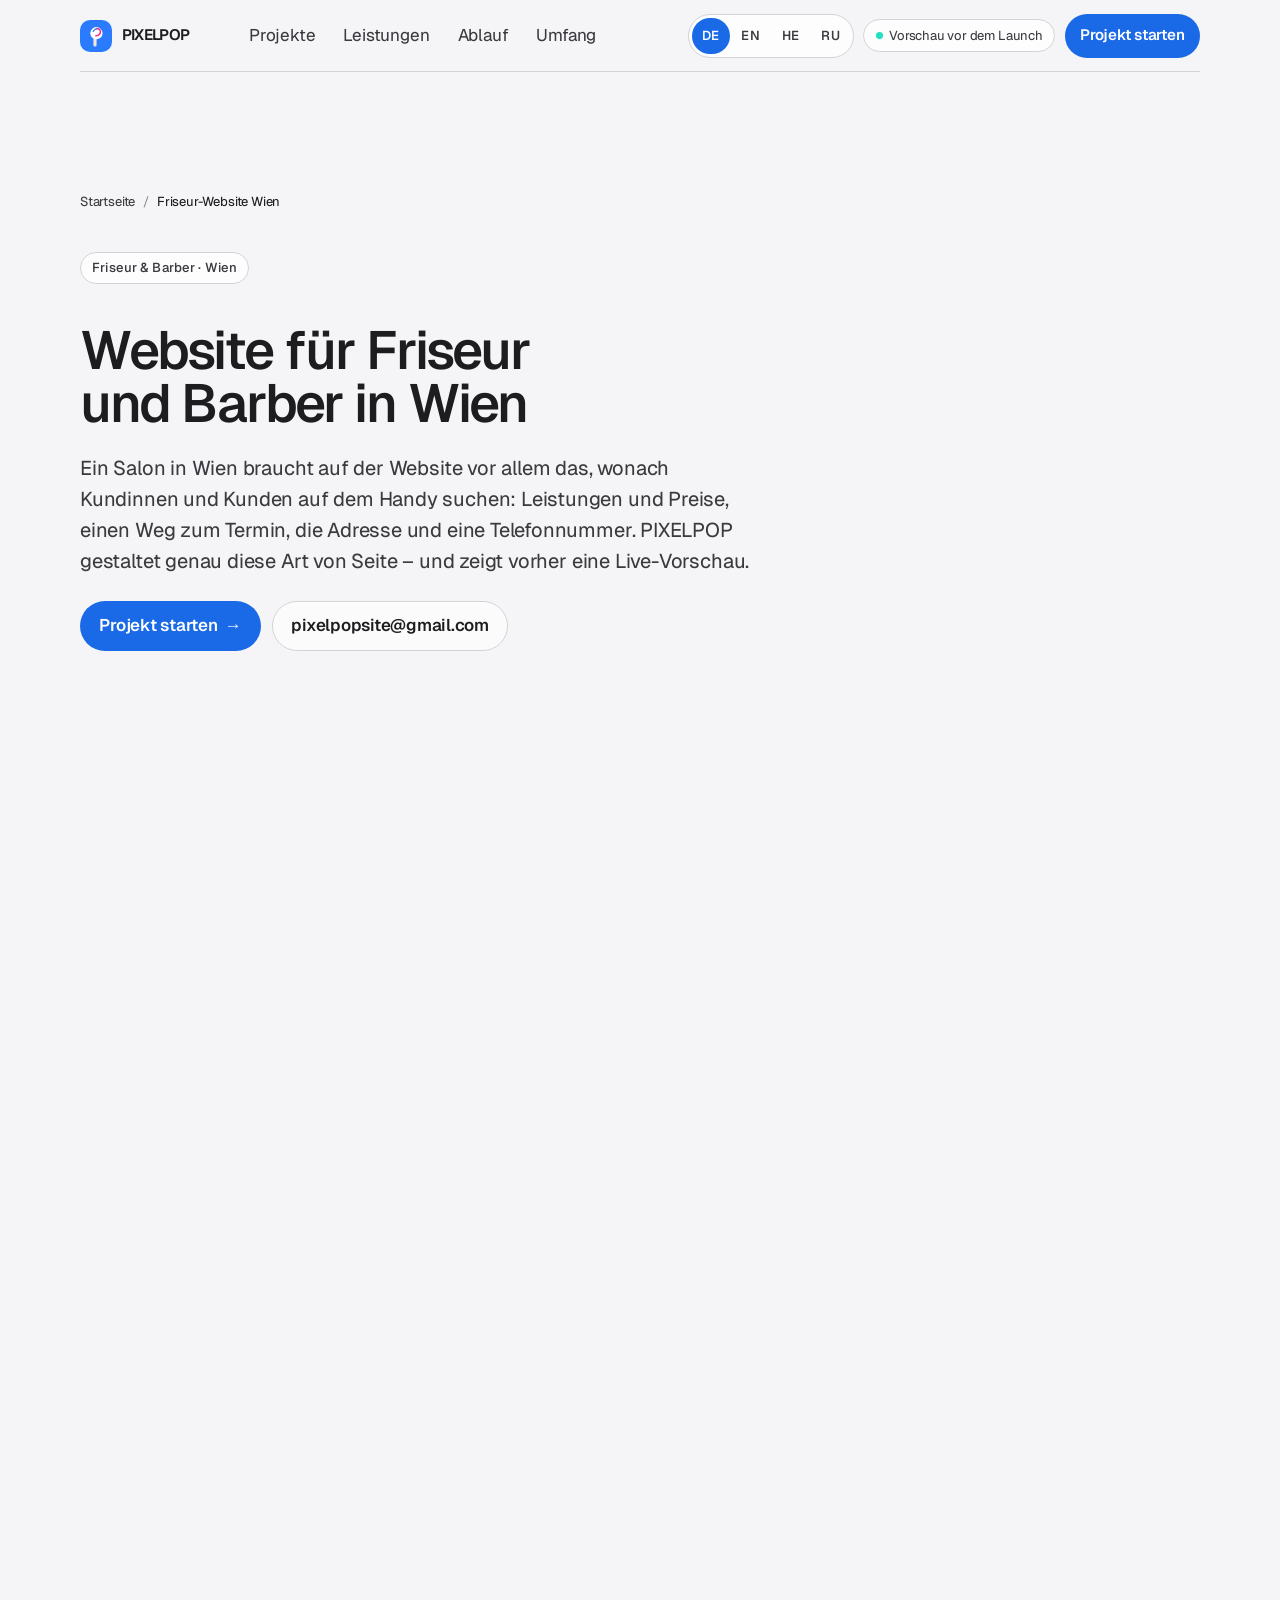
==== friseur-website-wien/index.html @ cfa0dda3 "PIXELPOP: SEO landing pages, sitemap hreflang, and Search Console prep Seven dedicated pages for hig" ====
<!doctype html>
<html lang="de" class="no-js">
<head>
  <meta charset="utf-8">
  <meta http-equiv="Content-Security-Policy" content="default-src 'self'; base-uri 'self'; object-src 'none'; script-src 'self'; style-src 'self'; img-src 'self' data:; font-src 'self'; media-src 'self'; connect-src 'none'; form-action 'self' mailto:; frame-src 'none'; worker-src 'none'; upgrade-insecure-requests">
  <meta name="referrer" content="strict-origin-when-cross-origin">
  <meta name="viewport" content="width=device-width, initial-scale=1, viewport-fit=cover">
  <script src="../assets/i18n/i18n.js?v=20261119-seo" data-page="friseur-website-wien" data-src-lang="de"></script>
  <title>Friseur-Website Wien | PIXELPOP</title>
  <meta name="description" content="Website für Friseur und Barber in Wien: PIXELPOP gestaltet eine mobilfreundliche Seite mit Preisliste, Buchung, Karten und Anruf per Tipp – plus Live-Vorschau vor dem Launch.">
  <meta name="color-scheme" content="light dark">
  <meta name="theme-color" media="(prefers-color-scheme: light)" content="#f5f5f7">
  <meta name="theme-color" media="(prefers-color-scheme: dark)" content="#050507">
  <link rel="canonical" href="https://amireven-crypto.github.io/site-drop/friseur-website-wien/">
  <link rel="alternate" hreflang="de" href="https://amireven-crypto.github.io/site-drop/friseur-website-wien/">
  <link rel="alternate" hreflang="en" href="https://amireven-crypto.github.io/site-drop/friseur-website-wien/?lang=en">
  <link rel="alternate" hreflang="he" href="https://amireven-crypto.github.io/site-drop/friseur-website-wien/?lang=he">
  <link rel="alternate" hreflang="ru" href="https://amireven-crypto.github.io/site-drop/friseur-website-wien/?lang=ru">
  <link rel="alternate" hreflang="x-default" href="https://amireven-crypto.github.io/site-drop/friseur-website-wien/">
  <meta property="og:type" content="website">
  <meta property="og:locale" content="de_AT">
  <meta property="og:locale:alternate" content="en_US">
  <meta property="og:locale:alternate" content="he_IL">
  <meta property="og:locale:alternate" content="ru_RU">
  <meta property="og:site_name" content="PIXELPOP">
  <meta property="og:title" content="Friseur-Website Wien | PIXELPOP">
  <meta property="og:description" content="Website für Friseur und Barber in Wien: PIXELPOP gestaltet eine mobilfreundliche Seite mit Preisliste, Buchung, Karten und Anruf per Tipp – plus Live-Vorschau vor dem Launch.">
  <meta property="og:url" content="https://amireven-crypto.github.io/site-drop/friseur-website-wien/">
  <meta property="og:image" content="https://amireven-crypto.github.io/site-drop/assets/brand/og-image.png?v=20261113">
  <meta property="og:image:width" content="1200">
  <meta property="og:image:height" content="630">
  <meta property="og:image:alt" content="PIXELPOP — lollipop wordmark and a glass droplet with a tiny website inside">
  <meta name="twitter:card" content="summary_large_image">
  <meta name="twitter:title" content="Friseur-Website Wien | PIXELPOP">
  <meta name="twitter:description" content="Friseur-Website Wien von PIXELPOP: Preisliste, Buchung, Karten und eine Vorschau vor dem Launch.">
  <meta name="twitter:image" content="https://amireven-crypto.github.io/site-drop/assets/brand/og-image.png?v=20261113">
  <meta name="twitter:image:alt" content="PIXELPOP — lollipop wordmark and a glass droplet with a tiny website inside">
  <link rel="icon" href="../favicon.ico" sizes="48x48">
  <link rel="icon" href="../assets/brand/favicon.svg?ver=20261113-qa" type="image/svg+xml">
  <link rel="icon" href="../assets/brand/favicon-32.png?ver=20261113-qa" sizes="32x32" type="image/png">
  <link rel="apple-touch-icon" href="../assets/brand/apple-touch-icon.png?ver=20261113-qa">
  <link rel="preload" href="../assets/fonts/geist-latin.woff2" as="font" type="font/woff2" crossorigin>
  <link rel="preload" href="../assets/fonts/instrument-serif-italic.woff2" as="font" type="font/woff2" crossorigin>
  <link rel="stylesheet" href="../assets/css/tokens.css?v=20261119-seo">
  <link rel="stylesheet" href="../assets/css/site.css?v=20261119-seo">
  <link rel="stylesheet" href="../assets/css/landing.css?v=20261119-seo">
  <script src="../assets/js/boot.js?v=20261119-seo"></script>
  <script type="application/ld+json">
{
  "@context": "https://schema.org",
  "@graph": [
    {
      "@type": "ProfessionalService",
      "@id": "https://amireven-crypto.github.io/site-drop/#studio",
      "name": "PIXELPOP",
      "url": "https://amireven-crypto.github.io/site-drop/",
      "email": "pixelpopsite@gmail.com",
      "image": "https://amireven-crypto.github.io/site-drop/assets/brand/og-image.png",
      "logo": "https://amireven-crypto.github.io/site-drop/assets/brand/pixelpop-wordmark-on-light.svg",
      "description": "PIXELPOP designs and builds modern, mobile-friendly websites for businesses in Vienna: new sites, redesigns and online stores, with booking, maps and tap-to-call where needed.",
      "areaServed": [
        {
          "@type": "City",
          "name": "Vienna"
        },
        {
          "@type": "Country",
          "name": "Austria"
        }
      ],
      "knowsLanguage": [
        "en",
        "de",
        "he",
        "ru"
      ],
      "serviceType": [
        "Web design",
        "Website redesign",
        "Online store design"
      ]
    },
    {
      "@type": "Service",
      "name": "Friseur-Website Wien",
      "url": "https://amireven-crypto.github.io/site-drop/friseur-website-wien/",
      "provider": {
        "@id": "https://amireven-crypto.github.io/site-drop/#studio"
      },
      "areaServed": [
        {
          "@type": "City",
          "name": "Vienna"
        },
        {
          "@type": "Country",
          "name": "Austria"
        }
      ],
      "inLanguage": [
        "de",
        "en",
        "he",
        "ru"
      ]
    },
    {
      "@type": "BreadcrumbList",
      "itemListElement": [
        {
          "@type": "ListItem",
          "position": 1,
          "name": "PIXELPOP",
          "item": "https://amireven-crypto.github.io/site-drop/"
        },
        {
          "@type": "ListItem",
          "position": 2,
          "name": "Friseur-Website Wien",
          "item": "https://amireven-crypto.github.io/site-drop/friseur-website-wien/"
        }
      ]
    },
    {
      "@type": "WebPage",
      "@id": "https://amireven-crypto.github.io/site-drop/friseur-website-wien/",
      "url": "https://amireven-crypto.github.io/site-drop/friseur-website-wien/",
      "name": "Friseur-Website Wien | PIXELPOP",
      "description": "Website für Friseur und Barber in Wien: PIXELPOP gestaltet eine mobilfreundliche Seite mit Preisliste, Buchung, Karten und Anruf per Tipp – plus Live-Vorschau vor dem Launch.",
      "inLanguage": "de",
      "isPartOf": {
        "@type": "WebSite",
        "name": "PIXELPOP",
        "url": "https://amireven-crypto.github.io/site-drop/"
      },
      "about": {
        "@id": "https://amireven-crypto.github.io/site-drop/#studio"
      }
    }
  ]
}
  </script>
</head>
<body class="landing">
  <a class="skip" href="#main">Zum Inhalt springen</a>

  <header class="nav">
    <div class="wrap nav-bar">
      <a class="logo" href="../" aria-label="PIXELPOP – Startseite">
        <svg class="mark" viewBox="0 0 32 32" aria-hidden="true" focusable="false">
          <rect width="32" height="32" rx="10" fill="#2B7BFF"/>
          <rect x="13.4" y="14.2" width="3.2" height="12.4" rx="1.6" fill="#F3E6D4"/>
          <circle cx="16.4" cy="13.2" r="6.1" fill="#fff"/>
          <path d="M16.4 8.6c2.4 0 4 1.4 4 3.3 0 2.6-2.3 3.5-4.5 3.9" fill="none" stroke="#FF2D8A" stroke-width="1.5" stroke-linecap="round"/>
          <path d="M13.2 11.4c.9-1.7 2.1-2.6 3.6-2.6" fill="none" stroke="#2B7BFF" stroke-width="1.2" stroke-linecap="round"/>
        </svg>
        <span class="logo-word">PIXELPOP</span>
      </a>
      <nav class="links-desk" aria-label="Hauptmenü">
        <a href="../index.html#work">Projekte</a>
        <a href="../index.html#services">Leistungen</a>
        <a href="../index.html#process">Ablauf</a>
        <a href="../index.html#scope">Umfang</a>
      </nav>
      <div class="nav-end">
        <div class="lang lang-desk" role="group" aria-label="Sprache">
          <button type="button" data-set-lang="de" lang="de" aria-label="Deutsch">DE</button>
          <button type="button" data-set-lang="en" lang="en" aria-label="English">EN</button>
          <button type="button" data-set-lang="he" lang="he" aria-label="עברית">HE</button>
          <button type="button" data-set-lang="ru" lang="ru" aria-label="Русский">RU</button>
        </div>
        <p class="status"><b></b> Vorschau vor dem Launch</p>
        <a class="btn primary sm" href="#contact">Projekt starten</a>
        <button class="burger" type="button" aria-label="Menü öffnen" aria-expanded="false" aria-controls="menu">
          <span></span><span></span><span></span>
        </button>
      </div>
    </div>
  </header>
  <nav class="menu" id="menu" aria-label="Mobiles Menü">
    <div class="lang lang-menu" role="group" aria-label="Sprache">
        <button type="button" data-set-lang="de" lang="de" aria-label="Deutsch">DE</button>
        <button type="button" data-set-lang="en" lang="en" aria-label="English">EN</button>
        <button type="button" data-set-lang="he" lang="he" aria-label="עברית">HE</button>
        <button type="button" data-set-lang="ru" lang="ru" aria-label="Русский">RU</button>
      </div>
    <a href="../index.html#work">Projekte</a>
    <a href="../index.html#services">Leistungen</a>
    <a href="../index.html#process">Ablauf</a>
    <a href="../index.html#scope">Umfang</a>
    <a href="#contact">Projekt starten</a>
  </nav>

  <main id="main" class="page" tabindex="-1">
    <section class="landing-hero" aria-labelledby="hero-h">
      <div class="wrap hero-copy settle">
        <nav aria-label="Navigationspfad">
          <ol class="crumb">
            <li><a href="../">Startseite</a></li>
            <li><span aria-current="page">Friseur-Website Wien</span></li>
          </ol>
        </nav>
        <p class="kicker">Friseur & Barber · Wien</p>
        <h1 id="hero-h">Website für Friseur und Barber in Wien</h1>
        <p class="landing-lede">Ein Salon in Wien braucht auf der Website vor allem das, wonach Kundinnen und Kunden auf dem Handy suchen: Leistungen und Preise, einen Weg zum Termin, die Adresse und eine Telefonnummer. PIXELPOP gestaltet genau diese Art von Seite – und zeigt vorher eine Live-Vorschau.</p>
        <div class="ctas">
          <a class="btn primary" href="#contact">Projekt starten <span aria-hidden="true">→</span></a>
          <a class="btn ghost" href="mailto:pixelpopsite@gmail.com?subject=Friseur-Website Wien">pixelpopsite@gmail.com</a>
        </div>
      </div>
    </section>

    <section class="wrap settle">
      <div class="prose">
        <h2>Ein Beispiel, das schon online ist</h2>
          <p>The Barber Crew ist ein Redesign-Konzept für einen Barbershop im 2. Wiener Gemeindebezirk. Die Demo zeigt eine tiefblaue, moderne Startseite, die vollständige Preisliste, Online-Buchung über Treatwell, Anruf per Tipp und Wegbeschreibungen in Google Maps und Apple Maps. Sie ist ausdrücklich als Konzept-Demo gekennzeichnet, gemacht um dem Salon zu zeigen, wie ein Redesign aussehen könnte. Die Originalseite bleibt unter barber-crew.at erreichbar.</p>
          <p>Dieselbe Art von Seite lässt sich für einen Friseur, eine Barbershop-Kette oder einen einzelnen Chair bauen: neue Website oder Redesign, immer mobilfreundlich, immer mit Vorschau bevor etwas öffentlich wird.</p>
        <h2>Was typischerweise dazugehört</h2>
          <p>Eine klare Startseite, Leistungen und Preise, wenn Sie sie veröffentlichen möchten, ein Buchungsweg (zum Beispiel über Treatwell oder ein anderes System, das der Salon schon nutzt), Karten und Anruf per Tipp. Texte und Fotos können vom bestehenden Auftritt übernommen werden. Es gibt keine Preisliste für die Arbeit von PIXELPOP auf dieser Seite; der Umfang wird nach der Vorschau besprochen.</p>
      </div>
      <h2 class="mt">Was dazu gehört</h2>
      <ul class="feature-grid">
          <li><h3>Preisliste und Leistungen</h3><p>Übersichtlich auf dem Handy, ohne dass jemand zoomen muss.</p></li>
          <li><h3>Online-Buchung</h3><p>Anbindung an den Buchungsweg, den der Salon bereits nutzt, wenn vorhanden.</p></li>
          <li><h3>Karten und Anruf</h3><p>Ein Tipp zur Route, ein Tipp zum Anrufen.</p></li>
          <li><h3>Redesign oder neu</h3><p>Bestehende Inhalte können bleiben, oder die Seite entsteht von Grund auf.</p></li>
      </ul>
    </section>

    <section class="wrap settle" aria-labelledby="ex-h">
      <h2 id="ex-h">Live-Beispiele</h2>
      <div class="work-tease">
        <article>
          <div>
            <p class="kicker">Redesign-Konzept · Barbershop · Wien</p>
            <h3>The Barber Crew</h3>
            <p>Modernes Redesign einer Barbershop-Website im 2. Bezirk, mit Preisliste, Treatwell-Buchung, Anruf per Tipp und Karten.</p>
            <div class="ctas"><a class="btn primary sm" href="https://amireven-crypto.github.io/demo-barber-crew-monday/" target="_blank" rel="noopener">Live-Demo ansehen <span aria-hidden="true">↗</span></a><a class="btn ghost sm" href="https://barber-crew.at/" target="_blank" rel="noopener">Originalseite <span aria-hidden="true">↗</span></a></div>
            <p class="note">Konzept-Demo, um dem Salon zu zeigen, wie ein Redesign aussehen könnte.</p>
          </div>
          <a href="https://amireven-crypto.github.io/demo-barber-crew-monday/" target="_blank" rel="noopener">
            <img src="../assets/work/barbercrew-desktop.webp?ver=20261118-perf" width="1440" height="900" alt="The Barber Crew Redesign – Startseite am Desktop mit tiefblauem Hero, Buchungsbuttons und einem Haarschnittfoto" loading="lazy" decoding="async">
          </a>
        </article>
      </div>
    </section>

    <section class="wrap settle" aria-labelledby="proc-h">
      <h2 id="proc-h">So läuft ein Projekt</h2>
      <ol class="steps">
          <li><strong>Briefing</strong><span>Sie erzählen, was das Unternehmen braucht, und schicken vorhandene Texte oder die aktuelle Website, wenn es eine gibt.</span></li>
          <li><strong>Design</strong><span>Die Website wird für Handy und Desktop gestaltet – lesbarer Text, große Schaltflächen, ein Auftritt, der zur Marke passt.</span></li>
          <li><strong>Vorschau</strong><span>Sie öffnen einen Live-Link auf Ihrem eigenen Gerät, bevor etwas öffentlich geht.</span></li>
          <li><strong>Launch</strong><span>Wenn Sie ja sagen, geht die Seite online – auf Ihrer Domain, wenn Sie eine haben.</span></li>
      </ol>
    </section>

    <section class="wrap settle" aria-labelledby="more-h">
      <h2 id="more-h">Weitere Themen</h2>
      <ul class="related">
          <li><a href="../website-redesign-wien/"><strong>Website Redesign Wien</strong><span>Wenn der Salon schon eine Website hat.</span></a></li>
          <li><a href="../website-erstellen-lassen-wien/"><strong>Website erstellen lassen</strong><span>Wenn noch keine Seite da ist.</span></a></li>
          <li><a href="../restaurant-website-wien/"><strong>Restaurant-Website Wien</strong><span>Lokale Funktionen für ein anderes Gewerbe.</span></a></li>
          <li><a href="../webdesign-wien/"><strong>Webdesign Wien</strong><span>Webdesign für Unternehmen in Wien.</span></a></li>
      </ul>
    </section>

    <section id="contact" aria-labelledby="ct-h">
      <div class="wrap close-grid">
        <div class="aside-card settle">
          <svg class="mark mark-lg" viewBox="0 0 32 32" aria-hidden="true">
            <rect width="32" height="32" rx="10" fill="#2B7BFF"/>
            <rect x="13.4" y="14.2" width="3.2" height="12.4" rx="1.6" fill="#F3E6D4"/>
            <circle cx="16.4" cy="13.2" r="6.1" fill="#fff"/>
            <path d="M16.4 8.6c2.4 0 4 1.4 4 3.3 0 2.6-2.3 3.5-4.5 3.9" fill="none" stroke="#FF2D8A" stroke-width="1.5" stroke-linecap="round"/>
          </svg>
          <h2>Eine Live-Vorschau, bevor etwas öffentlich geht.</h2>
          <p class="sub">Handy, Desktop und Ihre eigene Domain, wenn Sie eine haben.</p>
        </div>
        <div class="form-card settle">
          <p class="fine">Wie geht es weiter</p>
          <h2 id="ct-h">Lassen Sie uns Ihre Website <em>frisch</em> machen.</h2>
          <p>Schreiben Sie uns den Namen Ihres Unternehmens und die aktuelle Website (falls vorhanden).</p>
          <form id="contact-form" action="mailto:pixelpopsite@gmail.com" method="post" enctype="text/plain">
            <label><span class="label-line">Firmenname <span class="field-flag">Erforderlich</span></span>
              <input name="business" type="text" autocomplete="organization" required maxlength="120">
            </label>
            <label><span class="label-line">E-Mail <span class="field-flag">Erforderlich</span></span>
              <input name="email" type="email" autocomplete="email" required maxlength="120" placeholder="Sie@das-unternehmen.at">
            </label>
            <label><span class="label-line">Aktuelle Website, falls vorhanden <span class="field-flag">Optional</span></span>
              <input name="site" type="url" inputmode="url" dir="ltr" placeholder="https://" maxlength="200">
            </label>
            <p class="form-error" id="form-error" role="alert"></p>
            <div class="form-row">
              <button class="btn dark" type="submit">Projekt starten</button>
              <a href="mailto:pixelpopsite@gmail.com?subject=Friseur-Website Wien">pixelpopsite@gmail.com</a>
            </div>
          </form>
          <p class="fine privacy-note">Dieses Formular öffnet Ihr E-Mail-Programm. Auf dieser Website wird nichts gespeichert. Wenn Sie uns bitten möchten, eine gesendete Nachricht zu löschen, schreiben Sie an pixelpopsite@gmail.com.</p>
          <div class="contacts">
            <p><span class="fine">Instagram</span><br><span class="ph">[Your Instagram]</span></p>
          </div>
        </div>
      </div>
    </section>
  </main>

  <footer class="foot">
    <div class="wrap">
      <div class="foot-grid">
        <div>
          <a class="logo" href="../" aria-label="PIXELPOP – Startseite">
            <picture>
              <source srcset="../assets/brand/pixelpop-wordmark.svg?ver=20261113-dark" media="(prefers-color-scheme: dark)">
              <img class="wordmark" src="../assets/brand/pixelpop-wordmark-on-light.svg?ver=20261113-dark" width="168" height="39" alt="PIXELPOP">
            </picture>
          </a>
          <p class="fine mt">Moderne, mobilfreundliche Websites für Unternehmen in Wien und darüber hinaus.</p>
        </div>
        <div>
          <h2>Entdecken</h2>
          <ul>
            <li><a href="../index.html#work">Projekte</a></li>
            <li><a href="../index.html#services">Leistungen</a></li>
            <li><a href="../index.html#process">Ablauf</a></li>
            <li><a href="../index.html#scope">Umfang</a></li>
            <li><a href="#contact">Kontakt</a></li>
          </ul>
        </div>
        <div>
          <h2>Studio</h2>
          <ul>
            <li><a href="mailto:pixelpopsite@gmail.com">pixelpopsite@gmail.com</a></li>
            <li><span class="ph">[Your Instagram]</span></li>
          </ul>
        </div>
        <div>
          <h2>Diese Website</h2>
          <ul>
            <li><a href="../design-system.html">Designsystem</a></li>
          </ul>
        </div>
      </div>
      <nav class="foot-topics" aria-label="Themen">
        <p class="fine">Themen</p>
        <ul>
        <li><a href="../webdesign-wien/">Webdesign Wien</a></li>
        <li><a href="../website-erstellen-lassen-wien/">Website erstellen lassen</a></li>
        <li><a href="../website-redesign-wien/">Website Redesign Wien</a></li>
        <li><a href="../restaurant-website-wien/">Restaurant-Website Wien</a></li>
        <li><a href="../friseur-website-wien/" aria-current="page">Friseur-Website Wien</a></li>
        <li><a href="../onlineshop-erstellen-wien/">Onlineshop erstellen lassen</a></li>
        <li><a href="../web-design-vienna/">Web design Vienna</a></li>
        </ul>
      </nav>
      <div class="legal">
        <p>© <span id="yr">2026</span> PIXELPOP · <span class="ph">[Your name / company]</span></p>
        <p>Vorschau vor dem Launch · Handy und Desktop</p>
      </div>
      <p class="legal-extra">Gestaltet und umgesetzt mit Unterstützung von KI.</p>
    </div>
  </footer>

  <script src="../assets/i18n/apply.js?v=20261119-seo"></script>
  <script src="../assets/js/landing.js?v=20261119-seo"></script>
  <script src="../assets/js/site.js?v=20261119-seo"></script>
</body>
</html>
---- assets/css/tokens.css ----
/* PIXELPOP tokens.
   Color values are the existing PIXELPOP palette (see the previous stylesheet).
   Relay's black/lime pair is not used. Blue, mint, orange, violet and pink
   carry the mechanisms that lime carried on the reference.
   Type is self-hosted: Geist (Vercel, SIL OFL) and Instrument Serif italic
   (SIL OFL). Files: assets/fonts/. */

@font-face {
  font-family: "Geist";
  src: url("../fonts/geist-latin.woff2") format("woff2");
  font-weight: 100 900;
  font-style: normal;
  font-display: optional;
}
@font-face {
  font-family: "Instrument Serif";
  src: url("../fonts/instrument-serif-italic.woff2") format("woff2");
  font-weight: 400;
  font-style: italic;
  font-display: optional;
}
@font-face {
  font-family: "Noto Sans Hebrew";
  src: url("../fonts/notosanshebrew-var.woff2") format("woff2");
  font-weight: 100 900;
  font-style: normal;
  font-display: optional;
  unicode-range: U+0307-0308, U+0590-05FF, U+200C-2010, U+20AA, U+25CC, U+FB1D-FB4F;
}
@font-face {
  font-family: "Noto Sans";
  src: url("../fonts/notosans-cyrillic-var.woff2") format("woff2");
  font-weight: 100 900;
  font-style: normal;
  font-display: optional;
  unicode-range: U+0301, U+0400-045F, U+0490-0491, U+04B0-04B1, U+2116;
}

:root {
  /* Raw palette — extracted from the previous PIXELPOP site */
  --black: #050507;
  --ink: #1d1d1f;
  --gray: #6e6e73;
  --pale: #f5f5f7;
  --white: #ffffff;
  --blue: #2B7BFF;
  --blue-hover: #4A8CFF;
  --blue-link: #1A6AE8;
  --blue-hi: #5BA3FF;
  --blue-text: #1559C7;
  --mint: #20E0C0;
  --mint-text: #06705F;
  --orange: #FF8A1F;
  --orange-text: #9A4400;
  --violet: #BF5AF2;
  --pink: #FF2D8A;
  --pink-deep: #C81066;
  --pink-text: #C81066;
  --graphite: #272729;
  --border: #d2d2d7;
  --border-strong: #86868b;
  --caption-on-light: #5f5f64;
  --body-on-light: #3a3a3f;
  --night: #0b0a16;
  --night-soft: #100e1e;

  --accent-grad: linear-gradient(100deg, #2B7BFF 0%, #20E0C0 42%, #FF8A1F 72%, #FF2D8A 100%);

  /* Semantic — light scheme. Dark scheme overrides below. */
  --bg: var(--pale);
  --bg-elev: var(--white);
  --fg: var(--ink);
  --muted: var(--body-on-light);
  --faint: var(--caption-on-light);
  --line: var(--border);
  --card: rgba(255, 255, 255, 0.78);
  --card-strong: rgba(255, 255, 255, 0.92);
  --card-stroke: rgba(255, 255, 255, 0.86);
  --card-ink: var(--ink);
  --shadow: 0 18px 50px rgba(29, 29, 31, 0.10);
  --shadow-soft: 0 8px 24px rgba(29, 29, 31, 0.06);
  --inset: inset 0 1px 0 rgba(255, 255, 255, 0.9);
  --nav-bg: rgba(245, 245, 247, 0.78);
  --scrim: var(--pale);
  --stream-alpha: 0.55;
  --plate: var(--pink);
  --plate-ink: var(--black);
  --btn: var(--blue-link);
  --btn-hover: #1559C7;
  --btn-ink: var(--white);
  --ghost-bg: rgba(255, 255, 255, 0.55);
  --ghost-ink: var(--ink);
  --mark: var(--blue);
  --focus: var(--blue-text);
  --danger: var(--pink-deep);

  --font-text: "Geist", "Noto Sans Hebrew", "Noto Sans", "Helvetica Neue", Helvetica, Arial, sans-serif;
  --font-display: "Geist", "Noto Sans Hebrew", "Noto Sans", "Helvetica Neue", Helvetica, Arial, sans-serif;
  --font-serif: "Instrument Serif", Georgia, "Times New Roman", serif;

  --step--1: 0.8125rem;
  --step-0: 1.0625rem;
  --step-1: 1.25rem;
  --step-2: clamp(1.6rem, 2.4vw, 2rem);
  --step-3: clamp(2.1rem, 3.4vw, 2.75rem);
  --step-4: clamp(2.7rem, 5.4vw, 4.75rem);

  --space-1: 0.25rem;
  --space-2: 0.5rem;
  --space-3: 0.75rem;
  --space-4: 1rem;
  --space-5: 1.5rem;
  --space-6: 2rem;
  --space-7: 3rem;
  --space-8: 4.5rem;
  --space-9: 7rem;

  --radius-xs: 8px;
  --radius-sm: 14px;
  --radius-md: 22px;
  --radius-lg: 32px;
  --radius-plate: 40px;
  --radius-pill: 999px;
  --radius-mark: 10px;

  --wrap: 1120px;
  --nav-h: 72px;
  --measure: 66ch;

  --glass-blur: 12px;
  --glass-sat: 160%;

  --dur-instant: 120ms;
  --dur-fast: 220ms;
  --dur-base: 480ms;
  --dur-settle: 500ms;
  --dur-loader: 1200ms;
  --dur-fold: 720ms;
  --ease-out: cubic-bezier(0.16, 1, 0.3, 1);
  --ease-mechanism: cubic-bezier(0.22, 1, 0.36, 1);
  --ease-fold: cubic-bezier(0.65, 0, 0.35, 1);

  --bp-phone: 699px;
  --bp-tablet: 899px;
  --bp-desk: 1100px;

  color-scheme: light;
}

@media (prefers-color-scheme: dark) {
  :root {
    color-scheme: dark;
    --bg: var(--black);
    --bg-elev: #14131c;
    --fg: #F4F2FA;
    --muted: #CFCBDB;
    --faint: #ADA8BC;
    --line: rgba(255, 255, 255, 0.14);
    --card: rgba(255, 255, 255, 0.06);
    --card-strong: rgba(20, 19, 28, 0.78);
    --card-stroke: rgba(255, 255, 255, 0.16);
    --shadow: 0 18px 50px rgba(0, 0, 0, 0.45);
    --shadow-soft: 0 8px 24px rgba(0, 0, 0, 0.35);
    --inset: inset 0 1px 0 rgba(255, 255, 255, 0.14);
    --nav-bg: rgba(5, 5, 7, 0.72);
    --scrim: var(--black);
    --stream-alpha: 0.7;
    --ghost-bg: rgba(255, 255, 255, 0.06);
    --ghost-ink: #F4F2FA;
    --pink-text: #FF7AB8;
    --blue-text: #8DB9FF;
    --mint-text: #4FEBD2;
    --orange-text: #FFB066;
    --focus: #8DB9FF;
  }
}

@media (max-width: 899px) {
  :root {
    --glass-blur: 0px;
    --nav-h: 64px;
    --stream-alpha: 0;
    --shadow: 0 8px 22px rgba(29, 29, 31, 0.08);
    --shadow-soft: 0 4px 12px rgba(29, 29, 31, 0.06);
    --nav-bg: var(--bg);
  }
}
@media (max-width: 899px) and (prefers-color-scheme: dark) {
  :root {
    --stream-alpha: 0;
    --shadow: 0 8px 22px rgba(0, 0, 0, 0.35);
    --shadow-soft: 0 4px 12px rgba(0, 0, 0, 0.28);
    --nav-bg: var(--bg);
  }
}
---- assets/css/site.css ----
/* PIXELPOP — Relay mechanisms, PIXELPOP palette.
   Layout, type, glass, loader, stream and the scope meter. */

*, *::before, *::after { box-sizing: border-box; }
html { scroll-behavior: smooth; }
@media (prefers-reduced-motion: reduce) {
  html { scroll-behavior: auto; }
}
html, body { margin: 0; padding: 0; }
body {
  font-family: var(--font-text);
  font-size: var(--step-0);
  font-weight: 430;
  line-height: 1.5;
  letter-spacing: -0.011em;
  color: var(--fg);
  background: var(--bg);
  text-rendering: optimizeLegibility;
  -webkit-font-smoothing: antialiased;
  overflow-x: hidden;
  touch-action: manipulation;
}
img { max-width: 100%; height: auto; display: block; }
a { color: inherit; text-decoration-thickness: 1px; text-underline-offset: 0.18em; }
button, input, textarea { font: inherit; color: inherit; }
::selection { background: var(--blue-text); color: var(--white); }
:focus { outline: none; }
:focus-visible {
  outline: 3px solid var(--focus);
  outline-offset: 3px;
}
html {
  scrollbar-color: var(--blue-link) var(--bg);
}
input, textarea { caret-color: var(--blue); }

.skip {
  position: absolute;
  left: var(--space-3);
  top: var(--space-3);
  z-index: 100;
  background: var(--btn);
  color: var(--btn-ink);
  padding: 0.7rem 1rem;
  min-height: 44px;
  border-radius: var(--radius-sm);
  transform: translateY(-160%);
}
.skip:focus, .skip:focus-visible { transform: none; }
.sr-only {
  position: absolute; width: 1px; height: 1px; padding: 0; margin: -1px;
  overflow: hidden; clip: rect(0 0 0 0); white-space: nowrap; border: 0;
}

.wrap {
  width: min(calc(100% - 2.5rem), var(--wrap));
  margin-inline: auto;
}
@media (min-width: 900px) {
  .wrap { width: min(calc(100% - 4rem), var(--wrap)); }
}

/* Stream sits under transparent sections */
#stream {
  position: fixed;
  inset: 0;
  width: 100%;
  height: 100%;
  z-index: 0;
  pointer-events: none;
  opacity: var(--stream-alpha);
  contain: strict;
  transform: translateZ(0);
}

.page { position: relative; z-index: 1; }

.display { font-size: var(--step-3); }
h1, h2, h3, .display {
  font-family: var(--font-display);
  font-weight: 560;
  letter-spacing: -0.035em;
  line-height: 0.98;
  text-wrap: balance;
  margin: 0;
}
h1 { font-size: var(--step-4); }
h2 { font-size: var(--step-3); }
h3 { font-size: var(--step-2); line-height: 1.32; letter-spacing: -0.03em; }
h1 em, h2 em, .display em {
  font-family: var(--font-serif);
  font-style: italic;
  font-weight: 400;
  letter-spacing: 0;
  color: var(--pink-text);
}
p { text-wrap: pretty; margin: 0; }
.lede, .sub { color: var(--muted); max-width: var(--measure); }
.lede { font-size: var(--step-1); line-height: 1.45; letter-spacing: -0.015em; }
.fine { color: var(--faint); font-size: var(--step--1); }
.kicker {
  display: inline-flex;
  align-items: center;
  gap: 0.45rem;
  margin: 0 0 var(--space-4);
  padding: 0.35rem 0.7rem;
  border-radius: var(--radius-pill);
  border: 1px solid var(--line);
  background: var(--card);
  color: var(--muted);
  font-size: var(--step--1);
  letter-spacing: 0.01em;
  font-weight: 520;
}
.kicker i {
  width: 0.45rem; height: 0.45rem; border-radius: 50%;
  background: var(--mint); display: block;
}

/* Buttons */
.btn {
  display: inline-flex;
  align-items: center;
  justify-content: center;
  gap: 0.45rem;
  min-height: 48px;
  padding: 0.7rem 1.15rem;
  border-radius: var(--radius-pill);
  border: 1px solid transparent;
  text-decoration: none;
  font-weight: 580;
  letter-spacing: -0.015em;
  cursor: pointer;
  transition: background var(--dur-fast) var(--ease-out), transform var(--dur-fast) var(--ease-out), border-color var(--dur-fast) var(--ease-out);
}
.btn:active { transform: translateY(1px); }
.btn.primary { background: var(--btn); color: var(--btn-ink); }
.btn.primary:hover { background: var(--btn-hover); }
.btn.ghost {
  background: var(--ghost-bg);
  color: var(--ghost-ink);
  border-color: var(--line);
  box-shadow: var(--inset);
}
.btn.ghost:hover { border-color: var(--blue); }
.btn.dark { background: var(--black); color: var(--white); }
.btn.dark:hover { background: var(--graphite); }
.btn.sm { min-height: 44px; padding: 0.45rem 0.9rem; font-size: 0.95rem; }
.btn[disabled], .btn:disabled { opacity: 0.45; cursor: not-allowed; }

/* Nav */
.nav {
  position: sticky;
  top: 0;
  z-index: 40;
  height: var(--nav-h);
}
.nav-bar {
  height: 100%;
  display: flex;
  align-items: center;
  gap: var(--space-4);
  background: var(--nav-bg);
  border-bottom: 1px solid var(--line);
  backdrop-filter: blur(var(--glass-blur)) saturate(var(--glass-sat));
  -webkit-backdrop-filter: blur(var(--glass-blur)) saturate(var(--glass-sat));
  transform: translateZ(0);
}
.logo {
  display: inline-flex;
  align-items: center;
  gap: 0.6rem;
  text-decoration: none;
  font-weight: 620;
  letter-spacing: -0.04em;
  min-height: 44px;
}
.mark {
  width: 32px; height: 32px; display: block; flex: none;
}
.logo-word { font-size: 0.95rem; }
.links-desk {
  display: none;
  margin-inline: auto;
  gap: 0.25rem;
}
.links-desk a, .menu a {
  text-decoration: none;
  color: var(--muted);
  padding: 0.45rem 0.75rem;
  border-radius: var(--radius-pill);
  min-height: 44px;
  display: inline-flex;
  align-items: center;
}
.links-desk a:hover, .menu a:hover { color: var(--fg); background: var(--card); }
.nav-end { margin-left: auto; display: flex; align-items: center; gap: 0.6rem; }
.status {
  display: none;
  align-items: center;
  gap: 0.4rem;
  padding: 0.35rem 0.7rem;
  border-radius: var(--radius-pill);
  border: 1px solid var(--line);
  color: var(--muted);
  font-size: var(--step--1);
  background: var(--card);
}
.status b {
  width: 0.45rem; height: 0.45rem; border-radius: 50%; background: var(--mint); display: block;
}
.burger {
  width: 44px; height: 44px;
  border-radius: 12px;
  border: 1px solid var(--line);
  background: var(--card);
  display: inline-flex;
  flex-direction: column;
  justify-content: center;
  align-items: center;
  gap: 5px;
  cursor: pointer;
}
.burger span {
  display: block; width: 16px; height: 1.5px; background: var(--fg); border-radius: 2px;
}
.menu {
  display: none;
  position: fixed;
  inset: var(--nav-h) 0 0 0;
  z-index: 39;
  background: var(--bg);
  padding: var(--space-5);
  flex-direction: column;
  gap: 0.25rem;
}
body.menu-open .menu { display: flex; overflow-y: auto; -webkit-overflow-scrolling: touch; touch-action: pan-y; }
.menu a { font-size: var(--step-2); padding: 0.8rem 0.2rem; color: var(--fg); }
@media (min-width: 980px) {
  .links-desk { display: flex; }
  .status { display: inline-flex; }
  .burger, .menu { display: none !important; }
}

/* Loader */
.loader {
  display: none;
  position: fixed;
  inset: 0;
  z-index: 80;
  background: var(--bg);
  place-items: center;
}
.js .loader { display: grid; }
.loader[hidden] { display: none !important; }
.js.is-ready .loader { display: none; }
@media (prefers-reduced-motion: reduce) {
  .loader { display: none !important; }
}
.loader-core {
  display: grid;
  justify-items: center;
  gap: 0.8rem;
}
.ring { width: min(42vw, 168px); height: auto; }
.ring-track { fill: none; stroke: var(--line); stroke-width: 3; }
.ring-value {
  fill: none;
  stroke: url(#ringGrad);
  stroke-width: 3.5;
  stroke-linecap: round;
  stroke-dasharray: 326.7;
  stroke-dashoffset: 326.7;
  transform-origin: 60px 60px;
  transform: rotate(-90deg);
}
.js .ring-value { animation: ring-draw var(--dur-loader) linear forwards; }
@keyframes ring-draw { to { stroke-dashoffset: 0; } }
.loader-count {
  font-variant-numeric: tabular-nums;
  font-weight: 560;
  letter-spacing: -0.04em;
  font-size: var(--step-2);
  color: var(--fg);
}
.loader.is-fold .loader-count { opacity: 0; }
.loader.is-fold { background: transparent; pointer-events: none; }

/* Sections */
section { position: relative; padding: var(--space-8) 0; }
.hero { padding-top: var(--space-7); min-height: calc(100vh - var(--nav-h)); min-height: calc(100svh - var(--nav-h)); min-height: calc(100dvh - var(--nav-h)); display: flex; align-items: center; }
.hero::before {
  content: "";
  position: absolute;
  inset: 0 auto 0 0;
  width: min(680px, 62%);
  background: linear-gradient(90deg, var(--scrim) 8%, transparent 100%);
  pointer-events: none;
  z-index: 0;
}
.hero-grid, .split, .work-list, .dash, .scope-top, .close-grid, .foot-grid {
  position: relative;
  z-index: 1;
}
.hero-grid {
  display: grid;
  gap: var(--space-7);
  align-items: center;
}
.hero-copy { display: grid; gap: var(--space-5); justify-items: start; }
.ctas { display: flex; flex-wrap: wrap; gap: 0.7rem; }

/* Glass window */
.stage { perspective: 1400px; }
.window {
  border-radius: var(--radius-lg);
  background: var(--card-strong);
  border: 1px solid var(--card-stroke);
  box-shadow: var(--shadow), var(--inset);
  overflow: hidden;
  transform: rotateX(6deg) rotateY(-10deg);
  transform-style: preserve-3d;
}
.window-bar {
  display: flex;
  justify-content: space-between;
  align-items: center;
  gap: var(--space-3);
  padding: 0.75rem 1rem;
  border-bottom: 1px solid var(--line);
  color: var(--faint);
  font-size: var(--step--1);
}
.live {
  color: var(--mint-text);
  display: inline-flex;
  align-items: center;
  gap: 0.35rem;
}
.live::before {
  content: "";
  width: 0.45rem; height: 0.45rem; border-radius: 50%;
  background: var(--mint);
}
.flow { position: relative; padding: 1.1rem 1rem 0.9rem; min-height: 280px; }
.nodes {
  list-style: none;
  margin: 0;
  padding: 0;
  display: grid;
  grid-template-columns: 1fr 1fr;
  gap: 0.7rem 1.4rem;
  position: relative;
  z-index: 1;
}
.node {
  background: var(--bg);
  border: 1px solid var(--line);
  border-radius: var(--radius-sm);
  padding: 0.7rem 0.8rem;
  box-shadow: var(--shadow-soft);
}
.node strong { display: block; font-size: 0.95rem; letter-spacing: -0.02em; }
.node span { color: var(--faint); font-size: var(--step--1); }
.node.is-on {
  border-color: var(--blue);
  box-shadow: 0 0 0 1px var(--blue), var(--shadow-soft);
}
.wires { position: absolute; inset: 0; width: 100%; height: 70%; pointer-events: none; }
.wires path {
  fill: none;
  stroke: var(--blue);
  stroke-width: 1.4;
  stroke-dasharray: 6 8;
  opacity: 0.7;
}
.bead {
  offset-path: path("M40,70 C120,70 140,40 220,48 C300,56 300,150 380,150");
  offset-distance: 0%;
  position: absolute;
  width: 9px; height: 9px;
  border-radius: 50%;
  background: var(--pink);
  animation: bead 4.8s linear infinite;
}
@keyframes bead { to { offset-distance: 100%; } }
.runs { list-style: none; margin: 0.9rem 0 0; padding: 0.7rem 0 0; border-top: 1px solid var(--line); display: grid; gap: 0.35rem; }
.runs li {
  display: flex;
  justify-content: space-between;
  gap: 1rem;
  font-size: var(--step--1);
  color: var(--muted);
}
.runs a { color: var(--blue-text); }

/* Project rail */
.rail { padding-top: 0; }
.rail-row {
  display: flex;
  gap: 0.8rem;
  overflow-x: auto;
  padding-bottom: 0.4rem;
  scroll-snap-type: x mandatory;
}
.rail a {
  scroll-snap-align: start;
  text-decoration: none;
  min-width: 9.5rem;
  display: grid;
  gap: 0.15rem;
  padding: 0.8rem 0.9rem;
  border-radius: var(--radius-md);
  background: var(--card);
  border: 1px solid var(--card-stroke);
  box-shadow: var(--shadow-soft), var(--inset);
}
.rail a strong { letter-spacing: -0.03em; }
.rail a span { color: var(--faint); font-size: var(--step--1); }
.rail a:hover { border-color: var(--blue); }

/* Split / services */
.split {
  display: grid;
  gap: var(--space-6);
}
.svc-list { list-style: none; margin: 0; padding: 0; display: grid; gap: 0; }
.svc-list li {
  display: grid;
  grid-template-columns: auto 1fr;
  gap: 0.85rem;
  padding: 1rem 0;
  border-top: 1px solid var(--line);
}
.svc-list h3 { font-size: 1.15rem; }
.svc-list p { color: var(--muted); margin-top: 0.2rem; }
.ic {
  width: 36px; height: 36px;
  display: grid; place-items: center;
  border-radius: 12px;
  background: var(--card);
  border: 1px solid var(--line);
  color: var(--blue-text);
}
.ic svg { width: 20px; height: 20px; }

.trace {
  margin-top: var(--space-5);
  background: var(--card);
  border: 1px solid var(--card-stroke);
  border-radius: var(--radius-md);
  box-shadow: var(--shadow-soft), var(--inset);
  padding: 0.9rem 1rem 1rem;
}
.trace header { display: flex; justify-content: space-between; color: var(--faint); font-size: var(--step--1); margin-bottom: 0.7rem; }
.trace ol { list-style: none; margin: 0; padding: 0; display: grid; gap: 0.55rem; }
.trace li { display: grid; grid-template-columns: 8.5rem 1fr auto; gap: 0.6rem; align-items: center; font-size: var(--step--1); }
.bar {
  height: 6px; border-radius: var(--radius-pill); background: var(--line); overflow: hidden;
}
.bar span {
  display: block; height: 100%; width: var(--w);
  background: var(--accent-grad);
  transform-origin: left center;
}
.js .bar span { animation: grow 1.4s var(--ease-mechanism) both; }
@keyframes grow { from { transform: scaleX(0); } }

/* Work */
.work-item {
  display: grid;
  gap: var(--space-5);
  padding: var(--space-6) 0;
  border-top: 1px solid var(--line);
}
.work-copy { display: grid; gap: 0.8rem; align-content: start; }
.tags { display: flex; flex-wrap: wrap; gap: 0.4rem; list-style: none; margin: 0; padding: 0; }
.tags li {
  border: 1px solid var(--line);
  border-radius: var(--radius-pill);
  padding: 0.28rem 0.65rem;
  font-size: var(--step--1);
  color: var(--muted);
}
.tags li:nth-child(4n+1) { color: var(--pink-text); border-color: rgba(255, 45, 138, 0.5); }
.tags li:nth-child(4n+2) { color: var(--blue-text); border-color: rgba(43, 123, 255, 0.5); }
.tags li:nth-child(4n+3) { color: var(--orange-text); border-color: rgba(255, 138, 31, 0.55); }
.tags li:nth-child(4n+4) { color: var(--mint-text); border-color: rgba(32, 224, 192, 0.5); }
.shots { display: grid; grid-template-columns: 1fr 92px; gap: 0.7rem; align-items: end; }
.shot {
  border-radius: var(--radius-md);
  overflow: hidden;
  border: 1px solid var(--card-stroke);
  background: var(--card-strong);
  box-shadow: var(--shadow), var(--inset);
  text-decoration: none;
}
.shot img { width: 100%; aspect-ratio: 16/10; object-fit: cover; object-position: top; }
.phone {
  border-radius: 16px;
  overflow: hidden;
  border: 1px solid var(--card-stroke);
  box-shadow: var(--shadow);
  background: var(--black);
}
.phone img { width: 100%; aspect-ratio: 9/16; object-fit: cover; object-position: top; }
.note { color: var(--faint); font-size: var(--step--1); }

/* Plate */
.plate-section { min-height: 78vh; display: grid; align-items: center; }
.plate-card {
  background: var(--plate);
  color: var(--plate-ink);
  border-radius: var(--radius-plate);
  min-height: 320px;
  padding: clamp(1.5rem, 4vw, 3.5rem);
  display: grid;
  align-content: center;
  justify-items: start;
  gap: var(--space-4);
  box-shadow: var(--shadow);
  transform-origin: 50% 0%;
}
.plate-card h2 { font-size: clamp(2.2rem, 5vw, 4.25rem); }
.plate-card h2 em { color: var(--black); }
.plate-card p { max-width: 36rem; font-size: var(--step-1); }
.plate-card .btn.dark { background: var(--black); color: var(--white); }
.plate-mark { width: 54px; height: 54px; }

/* Dashboard */
.dash { display: grid; gap: var(--space-6); }
.board {
  display: grid;
  gap: 0.8rem;
}
.panel {
  background: var(--card);
  border: 1px solid var(--card-stroke);
  border-radius: var(--radius-md);
  box-shadow: var(--shadow-soft), var(--inset);
  padding: 1rem 1.05rem 1.1rem;
}
.panel header {
  display: flex; justify-content: space-between; gap: 1rem;
  color: var(--faint); font-size: var(--step--1); margin-bottom: 0.8rem;
}
.steps { list-style: none; margin: 0; padding: 0; display: grid; gap: 0.9rem; }
.steps li { display: grid; grid-template-columns: auto 1fr; gap: 0.75rem; }
.steps .n {
  font-variant-numeric: tabular-nums;
  color: var(--blue-text);
  font-weight: 600;
  letter-spacing: -0.04em;
}
.steps p { color: var(--muted); margin-top: 0.15rem; }
.demos { list-style: none; margin: 0; padding: 0; display: grid; gap: 0.55rem; }
.demos a {
  display: flex; justify-content: space-between; gap: 1rem; align-items: baseline;
  text-decoration: none; padding: 0.55rem 0; border-top: 1px solid var(--line);
}
.pill {
  font-size: var(--step--1);
  color: var(--mint-text);
  border: 1px solid rgba(32, 224, 192, 0.55);
  border-radius: var(--radius-pill);
  padding: 0.15rem 0.5rem;
  white-space: nowrap;
}
.ring-stat {
  width: 148px; height: 148px; margin: 0.4rem auto 0;
  display: grid; place-items: center;
  background: conic-gradient(var(--blue) 0 70%, var(--mint) 70% 88%, var(--pink) 88% 100%);
  border-radius: 50%;
}
.ring-stat div {
  width: 108px; height: 108px; border-radius: 50%;
  background: var(--bg);
  display: grid; place-items: center; align-content: center;
}
.ring-stat strong { font-size: 1.8rem; letter-spacing: -0.04em; color: var(--fg); }
.ring-stat span { display: block; text-align: center; color: var(--muted); font-size: var(--step--1); font-weight: 500; }

/* Scope meter */
.scope-top { display: grid; gap: var(--space-5); }
.meter-card, .quote-card {
  background: var(--card);
  border: 1px solid var(--card-stroke);
  border-radius: var(--radius-md);
  box-shadow: var(--shadow-soft), var(--inset);
  padding: 1.1rem 1.15rem 1.2rem;
}
.meter {
  display: grid;
  gap: 0.7rem;
  margin-top: 1rem;
}
input[type="range"] {
  -webkit-appearance: none;
  appearance: none;
  width: 100%;
  height: 28px;
  background: transparent;
  cursor: pointer;
}
input[type="range"]:focus-visible { outline-offset: 6px; }
input[type="range"]::-webkit-slider-runnable-track {
  height: 6px;
  border-radius: var(--radius-pill);
  background: var(--accent-grad);
}
input[type="range"]::-webkit-slider-thumb {
  -webkit-appearance: none;
  width: 28px; height: 28px;
  margin-top: -11px;
  border-radius: 50%;
  background: var(--white);
  border: 2px solid var(--blue-link);
  box-shadow: 0 4px 12px rgba(0, 0, 0, 0.2);
}
input[type="range"]::-moz-range-track {
  height: 6px; border: 0; border-radius: var(--radius-pill); background: var(--accent-grad);
}
input[type="range"]::-moz-range-thumb {
  width: 26px; height: 26px; border-radius: 50%;
  background: var(--white); border: 2px solid var(--blue-link);
}
.meter-scale {
  display: flex; justify-content: space-between;
  color: var(--faint); font-size: var(--step--1);
}
.quote-card .price {
  font-size: clamp(1.8rem, 3vw, 2.4rem);
  letter-spacing: -0.04em;
  font-weight: 560;
  margin: 0.35rem 0;
}
.plans {
  display: grid;
  gap: 0;
  margin-top: var(--space-5);
  background: var(--card);
  border: 1px solid var(--card-stroke);
  border-radius: var(--radius-md);
  box-shadow: var(--shadow-soft), var(--inset);
  padding: 0.85rem 1.15rem 0.35rem;
}
.plans > .fine { margin: 0 0 0.15rem; }
.plan {
  display: grid;
  grid-template-columns: auto 1fr;
  gap: 0.85rem;
  align-items: start;
  padding: 1rem 0;
  border-top: 1px solid var(--line);
  cursor: pointer;
}
.plan:first-of-type { border-top: 0; }
.plan input[type="radio"] {
  width: 20px;
  height: 20px;
  margin: 0.35rem 0 0;
  accent-color: var(--blue-link);
  flex-shrink: 0;
}
.plan input[type="radio"]:focus-visible { outline: 2px solid var(--focus); outline-offset: 3px; }
.plan:has(input:checked) h3 { color: var(--blue-text); }
.plan-body { min-width: 0; }
.plan ul { margin: 0.55rem 0 0; padding: 0; list-style: none; display: grid; gap: 0.35rem; color: var(--muted); }
.plan li { padding-left: 1.1rem; position: relative; }
.plan li::before { content: ""; position: absolute; left: 0; top: 0.5rem; width: 0.45rem; height: 0.45rem; border-radius: 50%; background: var(--mint); }
.scope-only { display: none; }
#scope[data-scope="redesign"] .scope-only[data-for="redesign"],
#scope[data-scope="new"] .scope-only[data-for="new"],
#scope[data-scope="store"] .scope-only[data-for="store"] { display: block; }

/* Close + form */
.close-grid { display: grid; gap: var(--space-4); }
.aside-card, .form-card {
  border-radius: var(--radius-lg);
  padding: clamp(1.2rem, 3vw, 2rem);
  min-height: 240px;
}
.aside-card {
  background: var(--card);
  border: 1px solid var(--card-stroke);
  box-shadow: var(--shadow-soft), var(--inset);
  display: grid; align-content: end; gap: 0.8rem;
}
.form-card {
  background: var(--plate);
  color: var(--plate-ink);
}
.form-card h2 em { color: var(--black); }
.form-card p { margin-bottom: 1rem; }
.form-card .fine, .plate-card .fine { color: #1d1d1f; }
form { display: grid; gap: 0.7rem; }
label { display: grid; gap: 0.3rem; font-size: var(--step--1); font-weight: 560; }
.label-line { display: flex; flex-wrap: wrap; align-items: baseline; gap: 0.35rem 0.55rem; }
.field-flag {
  font-weight: 500;
  color: var(--faint);
}
.form-card .field-flag { color: #1d1d1f; opacity: 0.78; }
input[type="email"], input[type="text"], input[type="url"] {
  min-height: 48px;
  border-radius: var(--radius-pill);
  border: 1px solid transparent;
  padding: 0.6rem 1rem;
  background: var(--white);
  color: var(--ink);
}
input::placeholder { color: #6e6e73; }
.form-row { display: flex; flex-wrap: wrap; gap: 0.6rem; align-items: center; }
.form-error { color: var(--black); font-weight: 600; min-height: 1.2em; }
.contacts { display: grid; gap: 0.35rem; margin-top: 0.4rem; }
.contacts a { color: var(--blue-text); }

/* Footer */
.foot {
  position: relative;
  z-index: 1;
  border-top: 1px solid var(--line);
  padding: var(--space-7) 0 var(--space-6);
  background: var(--bg);
}
.mb { margin-bottom: 1rem; }
.mt { margin-top: 0.8rem; }
.meter-q { font-weight: 600; letter-spacing: -0.03em; font-size: 1.25rem; margin-top: 0.4rem; display: block; }
.mark-lg { width: 42px; height: 42px; }
.push { margin-top: 1rem; }
.w-88 { --w: 88%; }
.w-64 { --w: 64%; }
.w-40 { --w: 40%; }
.w-18 { --w: 18%; }
.form-card a { color: var(--black); font-weight: 650; }
.wordmark { width: 168px; height: auto; }
.foot-grid { display: grid; gap: var(--space-5); }
.foot h2 { font-size: 1rem; letter-spacing: -0.02em; }
.foot ul { list-style: none; margin: 0.5rem 0 0; padding: 0; display: grid; gap: 0.3rem; }
.foot a { color: var(--muted); text-decoration: none; }
.foot a:hover { color: var(--fg); }
.legal {
  display: flex; flex-wrap: wrap; gap: 0.6rem 1.2rem;
  justify-content: space-between;
  margin-top: var(--space-6);
  padding-top: var(--space-4);
  border-top: 1px solid var(--line);
  color: var(--faint);
  font-size: var(--step--1);
}
.ph { color: var(--faint); }

/* Settle */
.js .settle {
  opacity: 0;
  transform: translateY(16px);
}
.js .settle.in {
  animation: settle var(--dur-settle) var(--ease-mechanism) both;
}
@keyframes settle {
  from { opacity: 0; transform: translateY(16px); }
  to { opacity: 1; transform: none; }
}
@media (prefers-reduced-motion: reduce) {
  .js .settle, .js .settle.in { animation: none; opacity: 1; transform: none; }
  .bead, .js .ring-value, .js .bar span { animation: none; }
  .js .ring-value { stroke-dashoffset: 0; }
  .window { transform: none; }
}
@media (scripting: none) {
  .settle { opacity: 1; filter: none; transform: none; }
}

@media (prefers-reduced-transparency: reduce) {
  .nav-bar, .window, .panel, .trace, .shot, .rail a, .meter-card, .quote-card, .plan, .aside-card {
    backdrop-filter: none;
    -webkit-backdrop-filter: none;
    background: var(--bg-elev);
  }
}

/* Plate steps. JS sets data-open 0–10. Without JS the plate stays full size. */
.js .plate-card { transform: scale(0.14); pointer-events: none; will-change: transform; }
.js .plate-section.is-live .plate-card { pointer-events: auto; }
.js .plate-section[data-open="1"] .plate-card { transform: scale(0.22); }
.js .plate-section[data-open="2"] .plate-card { transform: scale(0.32); }
.js .plate-section[data-open="3"] .plate-card { transform: scale(0.42); }
.js .plate-section[data-open="4"] .plate-card { transform: scale(0.52); }
.js .plate-section[data-open="5"] .plate-card { transform: scale(0.62); }
.js .plate-section[data-open="6"] .plate-card { transform: scale(0.72); }
.js .plate-section[data-open="7"] .plate-card { transform: scale(0.82); }
.js .plate-section[data-open="8"] .plate-card { transform: scale(0.9); }
.js .plate-section[data-open="9"] .plate-card { transform: scale(0.96); }
.js .plate-section[data-open="10"] .plate-card { transform: scale(1); }
@media (prefers-reduced-motion: reduce) {
  .js .plate-card, .js .plate-section[data-open] .plate-card {
    transform: none; transition: none; pointer-events: auto; opacity: 1;
  }
}


/* Phone / touch: no live canvas, no nav blur, no intro overlay, no
   opacity-0 reveals, no fixed wash (fixed body::before traps iOS scroll).
   Desktop (900px+, fine pointer) is unchanged. */
@media (max-width: 899px), (hover: none) and (pointer: coarse) {
  html { scroll-behavior: auto; }
  #stream { display: none !important; }
  .loader { display: none !important; }
  .js .settle, .js .settle.in {
    animation: none;
    opacity: 1;
    transform: none;
  }
  body {
    background-image:
      radial-gradient(120% 80% at 86% 0%, rgba(43, 123, 255, 0.16), transparent 58%),
      radial-gradient(90% 55% at 100% 36%, rgba(255, 45, 138, 0.12), transparent 52%),
      radial-gradient(80% 50% at 78% 88%, rgba(32, 224, 192, 0.10), transparent 55%),
      radial-gradient(50% 40% at 8% 70%, rgba(191, 90, 242, 0.07), transparent 60%);
    background-repeat: no-repeat;
    background-attachment: scroll;
    background-size: 100% 140vh;
  }
  .nav-bar {
    backdrop-filter: none;
    -webkit-backdrop-filter: none;
    background: var(--bg);
    transform: none;
  }
  .js .plate-card,
  .js .plate-section[data-open] .plate-card {
    will-change: auto;
    transform: none;
    pointer-events: auto;
    opacity: 1;
  }
  .work-item, #process, #scope, .foot {
    content-visibility: visible;
    contain-intrinsic-size: none;
  }
  /* iOS zooms any focused field under 16px and the page then feels stuck. */
  input[type="email"], input[type="text"], input[type="url"], textarea {
    font-size: 16px;
  }
}
@media (max-width: 899px) and (prefers-color-scheme: dark),
       (hover: none) and (pointer: coarse) and (prefers-color-scheme: dark) {
  body {
    background-image:
      radial-gradient(120% 80% at 86% 0%, rgba(43, 123, 255, 0.28), transparent 58%),
      radial-gradient(90% 55% at 100% 36%, rgba(255, 45, 138, 0.18), transparent 52%),
      radial-gradient(80% 50% at 78% 88%, rgba(32, 224, 192, 0.14), transparent 55%),
      radial-gradient(50% 40% at 8% 70%, rgba(191, 90, 242, 0.12), transparent 60%);
  }
}

/* Desktop */
@media (min-width: 900px) {
  .hero-grid { grid-template-columns: minmax(0, 1.05fr) minmax(0, 0.95fr); gap: var(--space-6); }
  .split { grid-template-columns: 0.9fr 1.1fr; align-items: start; }
  .work-item { grid-template-columns: 0.85fr 1.15fr; align-items: center; gap: var(--space-7); }
  .work-item.flip { grid-template-columns: 1.15fr 0.85fr; }
  .work-item.flip .work-copy { order: 2; }
  .dash { grid-template-columns: 1.1fr 0.9fr; align-items: stretch; }
  .board { grid-template-columns: 1.3fr 0.7fr; }
  .scope-top { grid-template-columns: 1.35fr 0.8fr; align-items: stretch; }
  .close-grid { grid-template-columns: 0.8fr 1.2fr; }
  .foot-grid { grid-template-columns: 1.4fr 1fr 1fr 1fr; }
  .shots { grid-template-columns: 1fr 120px; }
}
@media (max-width: 899px) {
  .hero { min-height: 0; padding-top: var(--space-6); }
  .hero::before {
    width: 100%;
    height: 52%;
    background: linear-gradient(180deg, var(--scrim) 30%, transparent);
  }
  .window { transform: none; }
  .flow { min-height: 0; }
  .trace li { grid-template-columns: 1fr; }
  section { padding: var(--space-7) 0; }
}

/* Design system extras */
.swatches { display: grid; grid-template-columns: repeat(auto-fill, minmax(140px, 1fr)); gap: 0.7rem; }
.swatch {
  border-radius: var(--radius-sm);
  overflow: hidden;
  border: 1px solid var(--line);
  background: var(--card);
}
.swatch i { display: block; height: 72px; }
.swatch span, .swatch code { display: block; padding: 0.35rem 0.6rem 0; font-size: var(--step--1); }
.swatch code { padding-bottom: 0.55rem; color: var(--faint); }
.scale { display: grid; gap: 0.35rem; }
.scale b {
  display: block;
  height: 10px;
  background: var(--blue);
  border-radius: var(--radius-pill);
}
.token-table { width: 100%; border-collapse: collapse; font-size: var(--step--1); }
.token-table th, .token-table td {
  text-align: left; padding: 0.55rem 0.4rem; border-bottom: 1px solid var(--line); vertical-align: top;
}
.token-table th { color: var(--faint); font-weight: 520; }
.doc-block { display: grid; gap: var(--space-4); margin: var(--space-6) 0; }
.c-black { background: #050507; }
.c-ink { background: #1d1d1f; }
.c-gray { background: #6e6e73; }
.c-pale { background: #f5f5f7; }
.c-white { background: #ffffff; }
.c-blue { background: #2B7BFF; }
.c-blue-link { background: #1A6AE8; }
.c-blue-text { background: #1559C7; }
.c-mint { background: #20E0C0; }
.c-mint-text { background: #06705F; }
.c-orange { background: #FF8A1F; }
.c-orange-text { background: #9A4400; }
.c-violet { background: #BF5AF2; }
.c-pink { background: #FF2D8A; }
.c-pink-deep { background: #C81066; }
.c-graphite { background: #272729; }
.s1 { width: 4px; } .s2 { width: 8px; } .s3 { width: 12px; } .s4 { width: 16px; }
.s5 { width: 24px; } .s6 { width: 32px; } .s7 { width: 48px; }
.rad-xs { border-radius: 8px; } .rad-sm { border-radius: 14px; } .rad-md { border-radius: 22px; }
.rad-lg { border-radius: 32px; } .rad-plate { border-radius: 40px; } .rad-pill { border-radius: 999px; }
.doc-block h2 { font-size: var(--step-2); }
.radius-row, .shadow-row, .comp-row { display: flex; flex-wrap: wrap; gap: 0.8rem; align-items: center; }
.rbox {
  width: 84px; height: 64px;
  background: var(--card);
  border: 1px solid var(--line);
}
.sys-hero { padding-bottom: var(--space-5); }
.anchor { scroll-margin-top: calc(var(--nav-h) + 12px); }

/* Language switcher (DE / EN / HE / RU) — text only, layout stays the same */
.lang {
  display: inline-flex;
  align-items: center;
  gap: 2px;
  padding: 3px;
  border-radius: var(--radius-pill);
  border: 1px solid var(--line);
  background: var(--card);
}
.lang button {
  min-width: 38px;
  min-height: 36px;
  padding: 0 0.55rem;
  border: 0;
  border-radius: var(--radius-pill);
  background: transparent;
  color: var(--muted);
  font: inherit;
  font-size: var(--step--1);
  font-weight: 560;
  letter-spacing: 0.02em;
  cursor: pointer;
}
.lang button:hover { color: var(--fg); background: var(--card-strong); }
.lang button[aria-pressed="true"] { background: var(--btn); color: var(--btn-ink); }
.lang button:focus-visible { outline: 2px solid var(--focus); outline-offset: 2px; }
.lang-desk { display: none; }
.lang-menu { align-self: flex-start; margin-bottom: var(--space-3); }
.lang-menu button { min-height: 44px; min-width: 48px; font-size: 1rem; }
@media (min-width: 980px) {
  .lang-desk { display: inline-flex; }
}

/* Hebrew (right-to-left) */
[dir="rtl"] .nav-end { margin-left: 0; margin-right: auto; }
[dir="rtl"] .plan li { padding-left: 0; padding-right: 1.1rem; }
[dir="rtl"] .plan li::before { left: auto; right: 0; }
[dir="rtl"] .btn span[aria-hidden="true"] { display: inline-block; transform: scaleX(-1); }

.legal-extra {
  margin: 0.55rem 0 0;
  color: var(--faint);
  font-size: var(--step--1);
}
.privacy-note { margin-top: var(--space-3); max-width: 36rem; }

/* Skip offscreen layout/paint; last rendered size is remembered to limit CLS */
.work-item, #process, #scope, .foot {
  content-visibility: auto;
  contain-intrinsic-size: auto 720px;
}

/* QA 2026-11-18: on the pink contact card the "Required/Optional" hints (3.7:1) and the [placeholder] text (1.8:1) failed AA; full-strength ink reaches 4.8:1. Colour only. */
.form-card .field-flag { opacity: 1; }
.form-card .ph, .plate-card .ph { color: #1d1d1f; }
---- assets/css/landing.css ----
/* Landing pages for PIXELPOP service topics.
   Reuses tokens and site.css. Do not change the candy wordmark, prices or Impressum. */

.landing .hero-copy h1 {
  font-size: clamp(2rem, 4.4vw, 3.35rem);
  max-width: 18ch;
  text-wrap: balance;
}

.landing-hero {
  padding-top: calc(var(--nav-h) + var(--space-6));
  padding-bottom: var(--space-6);
  min-height: 0;
}

.crumb {
  display: flex;
  flex-wrap: wrap;
  gap: 0.35rem 0.5rem;
  list-style: none;
  margin: 0 0 1rem;
  padding: 0;
  color: var(--faint);
  font-size: var(--step--1);
}

.crumb li { display: inline-flex; align-items: center; gap: 0.5rem; }
.crumb li:not(:last-child)::after {
  content: "/";
  color: var(--faint);
  opacity: 0.7;
}
.crumb a { color: var(--muted); text-decoration: none; }
.crumb a:hover { color: var(--fg); }
.crumb [aria-current="page"] { color: var(--fg); }

.landing-lede {
  font-size: var(--step-1, 1.15rem);
  line-height: 1.55;
  color: var(--muted);
  max-width: 42rem;
}

.prose {
  display: grid;
  gap: 0.9rem;
  max-width: 42rem;
}
.prose p, .prose li { color: var(--muted); line-height: 1.6; }
.prose a { color: var(--blue-text); }
.prose h2 { margin-top: 0.4rem; text-wrap: balance; }

.feature-grid {
  display: grid;
  gap: 0.9rem;
  margin: 1.2rem 0 0;
  list-style: none;
  padding: 0;
}
.feature-grid li {
  background: var(--card);
  border: 1px solid var(--line);
  border-radius: var(--radius-md, 22px);
  padding: 1rem 1.1rem 1.15rem;
  box-shadow: var(--shadow-soft, var(--shadow));
}
.feature-grid h3 { font-size: 1.15rem; margin: 0 0 0.35rem; }
.feature-grid p { margin: 0; color: var(--muted); font-size: 0.98rem; line-height: 1.55; }

@media (min-width: 700px) {
  .feature-grid { grid-template-columns: 1fr 1fr; }
}

.work-tease {
  display: grid;
  gap: var(--space-5);
  margin-top: 1rem;
}
.work-tease article {
  display: grid;
  gap: 1rem;
  background: var(--card);
  border: 1px solid var(--line);
  border-radius: var(--radius-md, 22px);
  padding: 1rem;
  box-shadow: var(--shadow-soft, var(--shadow));
}
.work-tease img {
  width: 100%;
  height: auto;
  border-radius: 14px;
  display: block;
}
.work-tease .note, .work-tease .tags { margin-top: 0.6rem; }
.work-tease p { color: var(--muted); }

@media (min-width: 800px) {
  .work-tease article { grid-template-columns: 1.1fr 0.9fr; align-items: center; }
}

.related {
  display: grid;
  gap: 0.8rem;
  list-style: none;
  padding: 0;
  margin: 1rem 0 0;
}
.related a {
  display: block;
  text-decoration: none;
  color: inherit;
  background: var(--card);
  border: 1px solid var(--line);
  border-radius: 16px;
  padding: 0.9rem 1rem;
}
.related a:hover { border-color: var(--blue); }
.related strong { display: block; color: var(--fg); }
.related span { display: block; color: var(--muted); font-size: 0.95rem; margin-top: 0.25rem; }

@media (min-width: 700px) {
  .related { grid-template-columns: 1fr 1fr; }
}

.steps {
  list-style: none;
  margin: 1rem 0 0;
  padding: 0;
  display: grid;
  gap: 0.8rem;
}
.steps li {
  display: grid;
  gap: 0.2rem;
  padding: 0.9rem 1rem;
  border-left: 3px solid var(--blue);
  background: var(--card);
  border-radius: 0 14px 14px 0;
}
.steps strong { color: var(--fg); }
.steps span { color: var(--muted); }

[dir="rtl"] .steps li {
  border-left: 0;
  border-right: 3px solid var(--blue);
  border-radius: 14px 0 0 14px;
}

.foot-topics {
  margin-top: var(--space-6);
  padding-top: var(--space-4);
  border-top: 1px solid var(--line);
}
.foot-topics .fine { margin-bottom: 0.55rem; }
.foot-topics ul {
  list-style: none;
  margin: 0;
  padding: 0;
  display: flex;
  flex-wrap: wrap;
  gap: 0.45rem 0.55rem;
}
.foot-topics a {
  display: inline-flex;
  align-items: center;
  min-height: 44px;
  padding: 0.35rem 0.8rem;
  border: 1px solid var(--line);
  border-radius: 999px;
  color: var(--muted);
  text-decoration: none;
  font-size: 0.92rem;
}
.foot-topics a:hover { color: var(--fg); border-color: var(--blue); }
.foot-topics a[aria-current="page"] {
  color: var(--fg);
  border-color: var(--fg);
}

@media (min-width: 900px) {
  .landing-hero { padding-top: calc(var(--nav-h) + var(--space-7)); }
}

@media (max-width: 389px) {
  .landing .hero-copy h1 { font-size: 1.85rem; }
  .feature-grid, .related { grid-template-columns: 1fr; }
}
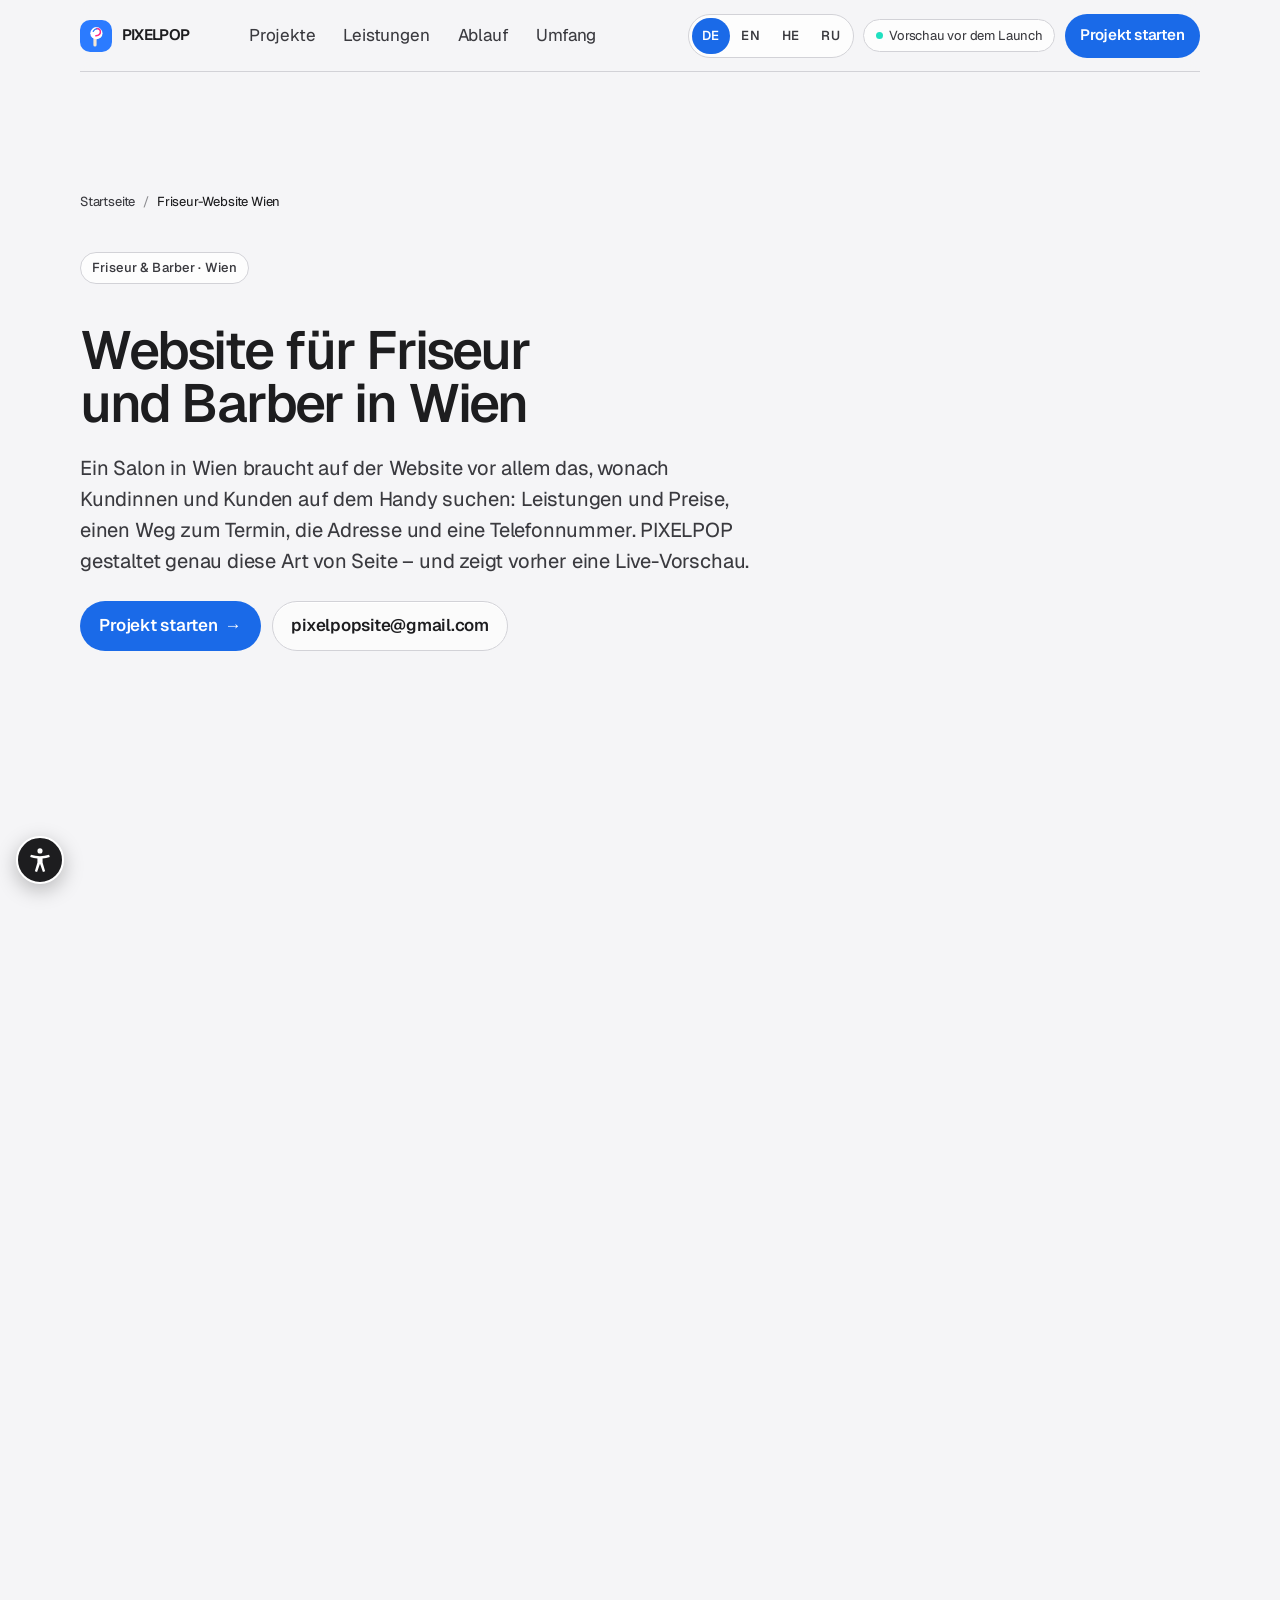
==== commit 4c793998: "PIXELPOP: floating accessibility button + menu (text size, contrast, grayscale, links, readable font" ====
--- a/friseur-website-wien/index.html
+++ b/friseur-website-wien/index.html
@@ -5,7 +5,9 @@
   <meta http-equiv="Content-Security-Policy" content="default-src 'self'; base-uri 'self'; object-src 'none'; script-src 'self'; style-src 'self'; img-src 'self' data:; font-src 'self'; media-src 'self'; connect-src 'none'; form-action 'self' mailto:; frame-src 'none'; worker-src 'none'; upgrade-insecure-requests">
   <meta name="referrer" content="strict-origin-when-cross-origin">
   <meta name="viewport" content="width=device-width, initial-scale=1, viewport-fit=cover">
-  <script src="../assets/i18n/i18n.js?v=20261119-seo" data-page="friseur-website-wien" data-src-lang="de"></script>
+  <link rel="stylesheet" href="../assets/a11y/a11y.css?v=20261119-a11y">
+  <script src="../assets/a11y/a11y.js?v=20261119-a11y" data-site="pixelpop" data-statement="../accessibility.html"></script>
+  <script src="../assets/i18n/i18n.js?v=20261119-a11y" data-page="friseur-website-wien" data-src-lang="de"></script>
   <title>Friseur-Website Wien | PIXELPOP</title>
   <meta name="description" content="Website für Friseur und Barber in Wien: PIXELPOP gestaltet eine mobilfreundliche Seite mit Preisliste, Buchung, Karten und Anruf per Tipp – plus Live-Vorschau vor dem Launch.">
   <meta name="color-scheme" content="light dark">
@@ -41,10 +43,10 @@
   <link rel="apple-touch-icon" href="../assets/brand/apple-touch-icon.png?ver=20261113-qa">
   <link rel="preload" href="../assets/fonts/geist-latin.woff2" as="font" type="font/woff2" crossorigin>
   <link rel="preload" href="../assets/fonts/instrument-serif-italic.woff2" as="font" type="font/woff2" crossorigin>
-  <link rel="stylesheet" href="../assets/css/tokens.css?v=20261119-seo">
-  <link rel="stylesheet" href="../assets/css/site.css?v=20261119-seo">
-  <link rel="stylesheet" href="../assets/css/landing.css?v=20261119-seo">
-  <script src="../assets/js/boot.js?v=20261119-seo"></script>
+  <link rel="stylesheet" href="../assets/css/tokens.css?v=20261119-a11y">
+  <link rel="stylesheet" href="../assets/css/site.css?v=20261119-a11y">
+  <link rel="stylesheet" href="../assets/css/landing.css?v=20261119-a11y">
+  <script src="../assets/js/boot.js?v=20261119-a11y"></script>
   <script type="application/ld+json">
 {
   "@context": "https://schema.org",
@@ -164,10 +166,10 @@
       </nav>
       <div class="nav-end">
         <div class="lang lang-desk" role="group" aria-label="Sprache">
-          <button type="button" data-set-lang="de" lang="de" aria-label="Deutsch">DE</button>
-          <button type="button" data-set-lang="en" lang="en" aria-label="English">EN</button>
-          <button type="button" data-set-lang="he" lang="he" aria-label="עברית">HE</button>
-          <button type="button" data-set-lang="ru" lang="ru" aria-label="Русский">RU</button>
+          <button type="button" data-set-lang="de" lang="de" aria-label="DE – Deutsch">DE</button>
+          <button type="button" data-set-lang="en" lang="en" aria-label="EN – English">EN</button>
+          <button type="button" data-set-lang="he" lang="he" aria-label="HE – עברית">HE</button>
+          <button type="button" data-set-lang="ru" lang="ru" aria-label="RU – Русский">RU</button>
         </div>
         <p class="status"><b></b> Vorschau vor dem Launch</p>
         <a class="btn primary sm" href="#contact">Projekt starten</a>
@@ -179,10 +181,10 @@
   </header>
   <nav class="menu" id="menu" aria-label="Mobiles Menü">
     <div class="lang lang-menu" role="group" aria-label="Sprache">
-        <button type="button" data-set-lang="de" lang="de" aria-label="Deutsch">DE</button>
-        <button type="button" data-set-lang="en" lang="en" aria-label="English">EN</button>
-        <button type="button" data-set-lang="he" lang="he" aria-label="עברית">HE</button>
-        <button type="button" data-set-lang="ru" lang="ru" aria-label="Русский">RU</button>
+        <button type="button" data-set-lang="de" lang="de" aria-label="DE – Deutsch">DE</button>
+        <button type="button" data-set-lang="en" lang="en" aria-label="EN – English">EN</button>
+        <button type="button" data-set-lang="he" lang="he" aria-label="HE – עברית">HE</button>
+        <button type="button" data-set-lang="ru" lang="ru" aria-label="RU – Русский">RU</button>
       </div>
     <a href="../index.html#work">Projekte</a>
     <a href="../index.html#services">Leistungen</a>
@@ -339,6 +341,7 @@
           <h2>Diese Website</h2>
           <ul>
             <li><a href="../design-system.html">Designsystem</a></li>
+            <li><a href="../accessibility.html">Barrierefreiheitserklärung</a></li>
           </ul>
         </div>
       </div>
@@ -362,8 +365,8 @@
     </div>
   </footer>
 
-  <script src="../assets/i18n/apply.js?v=20261119-seo"></script>
-  <script src="../assets/js/landing.js?v=20261119-seo"></script>
-  <script src="../assets/js/site.js?v=20261119-seo"></script>
+  <script src="../assets/i18n/apply.js?v=20261119-a11y"></script>
+  <script src="../assets/js/landing.js?v=20261119-a11y"></script>
+  <script src="../assets/js/site.js?v=20261119-a11y"></script>
 </body>
 </html>
--- a/assets/a11y/a11y.css
+++ b/assets/a11y/a11y.css
@@ -0,0 +1,103 @@
+/* A11y menu v1.0 — shared by all PIXELPOP demo sites. No external requests. */
+.a11y-ui,.a11y-fab{--a11y-bg:#fff;--a11y-fg:#1d1d1f;--a11y-muted:#55555c;--a11y-line:#d2d2d7;--a11y-tile:#f5f5f7;--a11y-accent:#1559c7;--a11y-on-accent:#fff;--a11y-fab-bg:#1d1d1f;--a11y-fab-fg:#fff;--a11y-ring:#1559c7;--a11y-radius:18px;--a11y-tile-radius:12px;--a11y-font:system-ui,-apple-system,"Segoe UI",Roboto,Arial,"Noto Sans","Noto Sans Hebrew",sans-serif;--a11y-shadow:0 18px 50px rgba(0,0,0,.22);--a11y-bottom:16px;--a11y-side:16px}
+.a11y-ui,.a11y-ui *,.a11y-fab,.a11y-fab *{box-sizing:border-box}
+.a11y-sr{position:absolute!important;width:1px!important;height:1px!important;margin:-1px!important;padding:0!important;overflow:hidden!important;clip:rect(0 0 0 0)!important;clip-path:inset(50%)!important;white-space:nowrap!important;border:0!important}
+.a11y-fab{position:fixed;z-index:2147483000;bottom:calc(var(--a11y-bottom) + env(safe-area-inset-bottom,0px));width:48px;height:48px;padding:0;margin:0;border:2px solid var(--a11y-fab-fg);border-radius:50%;background:var(--a11y-fab-bg);color:var(--a11y-fab-fg);display:inline-flex;align-items:center;justify-content:center;cursor:pointer;box-shadow:0 6px 20px rgba(0,0,0,.25);-webkit-tap-highlight-color:transparent;font:inherit;line-height:1}
+.a11y-pos-left .a11y-fab,.a11y-pos-left~.a11y-fab{left:calc(var(--a11y-side) + env(safe-area-inset-left,0px))}
+.a11y-pos-right .a11y-fab{right:calc(var(--a11y-side) + env(safe-area-inset-right,0px))}
+.a11y-fab svg{width:28px;height:28px;fill:currentColor;display:block}
+.a11y-fab:hover{transform:scale(1.06)}
+.a11y-fab:focus{outline:none}
+.a11y-fab:focus-visible,.a11y-panel :focus-visible{outline:3px solid var(--a11y-ring)!important;outline-offset:3px!important}
+.a11y-fab.a11y-active::after{content:"";position:absolute;top:-2px;right:-2px;width:14px;height:14px;border-radius:50%;background:var(--a11y-accent);border:2px solid var(--a11y-fab-fg)}
+.a11y-fab.a11y-inline{position:relative;bottom:auto;left:auto;right:auto;box-shadow:none}
+.a11y-panel{position:fixed;inset:auto auto calc(var(--a11y-bottom) + 60px + env(safe-area-inset-bottom,0px)) calc(var(--a11y-side) + env(safe-area-inset-left,0px));margin:0;width:min(372px,calc(100vw - 24px));max-width:none;max-height:calc(100vh - var(--a11y-bottom) - 76px);max-height:calc(100dvh - var(--a11y-bottom) - 76px - env(safe-area-inset-bottom,0px));overflow:auto;overscroll-behavior:contain;-webkit-overflow-scrolling:touch;padding:18px;border:1px solid var(--a11y-line)!important;border-radius:var(--a11y-radius);background:var(--a11y-bg)!important;color:var(--a11y-fg);font-family:var(--a11y-font);font-size:16px;line-height:1.4;letter-spacing:normal;word-spacing:normal;text-align:start;box-shadow:var(--a11y-shadow)!important;-webkit-backdrop-filter:none!important;backdrop-filter:none!important;z-index:2147483001;text-transform:none;font-style:normal;font-weight:400}
+.a11y-panel:not([open]){display:none}
+.a11y-pos-right .a11y-panel{left:auto;right:calc(var(--a11y-side) + env(safe-area-inset-right,0px))}
+.a11y-mounted .a11y-panel{inset:72px calc(var(--a11y-side) + env(safe-area-inset-right,0px)) auto auto}
+.a11y-panel::backdrop{background:rgba(0,0,0,.28)}
+.a11y-nomodal .a11y-panel{display:block}
+.a11y-head{display:flex;align-items:center;justify-content:space-between;gap:12px;margin:0 0 6px}
+.a11y-title{margin:0;font:inherit;font-size:20px;font-weight:700;line-height:1.2;color:var(--a11y-fg);letter-spacing:normal;text-transform:none}
+.a11y-x{flex:none;width:44px;height:44px;margin:-6px;border:0;border-radius:50%;background:transparent;color:var(--a11y-fg);display:inline-flex;align-items:center;justify-content:center;cursor:pointer;padding:0}
+.a11y-x:hover{background:var(--a11y-tile)}
+.a11y-x svg{width:22px;height:22px;fill:currentColor}
+.a11y-intro{margin:0 0 14px;font-size:14px;line-height:1.45;color:var(--a11y-muted)}
+.a11y-size{display:flex;align-items:center;justify-content:space-between;gap:10px;padding:8px 8px 8px 14px;margin:0 0 10px;border:1px solid var(--a11y-line);border-radius:var(--a11y-tile-radius);background:var(--a11y-tile)}
+.a11y-panel[dir=rtl] .a11y-size{padding:8px 14px 8px 8px}
+.a11y-size-l{font-weight:600}
+.a11y-size-ctl{display:inline-flex;align-items:center;gap:6px;direction:ltr}
+.a11y-step{width:44px;height:44px;border:1px solid var(--a11y-line);border-radius:10px;background:var(--a11y-bg);color:var(--a11y-fg);font:inherit;font-size:16px;font-weight:700;cursor:pointer;padding:0;line-height:1}
+.a11y-step[aria-disabled=true]{opacity:.45;cursor:default}
+.a11y-size-v{min-width:56px;text-align:center;font-weight:700;font-variant-numeric:tabular-nums}
+.a11y-grid{display:grid;grid-template-columns:1fr 1fr;gap:8px;margin:0 0 12px}
+.a11y-opt{display:flex;flex-direction:column;align-items:flex-start;justify-content:space-between;gap:8px;min-height:68px;padding:10px 12px;margin:0;border:1px solid var(--a11y-line);border-radius:var(--a11y-tile-radius);background:var(--a11y-tile);color:var(--a11y-fg);font:inherit;font-size:15px;font-weight:600;line-height:1.25;text-align:start;cursor:pointer;position:relative;overflow-wrap:anywhere}
+.a11y-opt svg{width:24px;height:24px;fill:currentColor;flex:none}
+.a11y-opt::after{content:"";position:absolute;top:10px;inset-inline-end:10px;width:18px;height:18px;border-radius:50%;border:2px solid currentColor;opacity:.55}
+.a11y-opt[aria-pressed=true]{background:var(--a11y-accent);border-color:var(--a11y-accent);color:var(--a11y-on-accent)}
+.a11y-opt[aria-pressed=true]::after{opacity:1;background:currentColor;box-shadow:inset 0 0 0 3px var(--a11y-accent)}
+.a11y-opt:hover,.a11y-step:hover{border-color:var(--a11y-fg)}
+.a11y-foot{display:flex;align-items:center;justify-content:space-between;gap:10px;flex-wrap:wrap}
+.a11y-reset{display:inline-flex;align-items:center;gap:8px;min-height:44px;padding:0 16px;border:1px solid var(--a11y-fg);border-radius:999px;background:transparent;color:var(--a11y-fg);font:inherit;font-size:15px;font-weight:600;cursor:pointer}
+.a11y-reset svg{width:18px;height:18px;fill:currentColor}
+.a11y-statement{display:inline-flex;align-items:center;min-height:44px;color:var(--a11y-fg)!important;font-size:15px;font-weight:600;text-decoration:underline!important;text-underline-offset:3px}
+@media (max-width:519px){
+  .a11y-panel,.a11y-pos-right .a11y-panel,.a11y-mounted .a11y-panel{inset:auto 8px calc(8px + env(safe-area-inset-bottom,0px)) 8px;width:auto;max-height:calc(100vh - 24px);max-height:calc(100dvh - 24px);padding:16px}
+  .a11y-opt{min-height:68px;font-size:14px}
+}
+@media (prefers-reduced-motion:no-preference){.a11y-fab{transition:transform .15s ease}}
+@media print{.a11y-ui,.a11y-fab{display:none!important}}
+@media (forced-colors:active){.a11y-fab,.a11y-opt,.a11y-step,.a11y-reset,.a11y-panel{border:2px solid CanvasText!important}.a11y-opt[aria-pressed=true]{outline:3px solid Highlight}}
+
+/* ---------- settings (classes on <html>) ---------- */
+html.a11y-fs body *:not(.a11y-ui):not(.a11y-ui *):not(.a11y-fab):not(.a11y-fab *){overflow-wrap:anywhere}
+html.a11y-fs body :is(input,select,textarea,img,video,canvas,iframe,table):not(.a11y-ui *){max-width:100%}
+html.a11y-fs body :is(input,select,textarea):not(.a11y-ui *){min-width:0}
+html.a11y-fs body :is(h1,h2,h3,h4,h5,h6,p,li,dd,dt,a,span,button,label,td,th):not(.a11y-ui *):not(.a11y-fab *){hyphens:auto;-webkit-hyphens:auto}
+
+html.a11y-contrast,html.a11y-contrast body{background:#000!important;color:#fff!important}
+html.a11y-contrast body *:not(.a11y-ui):not(.a11y-ui *):not(.a11y-fab):not(.a11y-fab *):not(img):not(video):not(picture):not(canvas):not(svg):not(svg *):not(iframe):not(:empty){background-color:#000!important;background-image:none!important;color:#fff!important;-webkit-text-fill-color:currentColor!important;border-color:#fff!important;box-shadow:none!important;text-shadow:none!important;-webkit-backdrop-filter:none!important;backdrop-filter:none!important}
+html.a11y-contrast body *:not(.a11y-ui *):not(.a11y-fab *)::before,html.a11y-contrast body *:not(.a11y-ui *):not(.a11y-fab *)::after{background-image:none!important;box-shadow:none!important;text-shadow:none!important;-webkit-text-fill-color:currentColor!important}
+html.a11y-contrast body a:not(.a11y-ui *):not(.a11y-fab),html.a11y-contrast body a:not(.a11y-ui *) *:not(svg *){color:#ffeb3b!important}
+html.a11y-contrast body :is(button,[role=button],input,select,textarea,.btn):not(.a11y-ui *):not(.a11y-fab){box-shadow:inset 0 0 0 2px #fff!important}
+html.a11y-contrast body :is(span,i,b):empty:not(.a11y-ui *):not(.a11y-fab *){background-color:#fff!important;border-color:#fff!important}
+html.a11y-contrast body ::placeholder{color:#d0d0d0!important;opacity:1!important}
+html.a11y-contrast body canvas[aria-hidden=true]{visibility:hidden!important}
+
+html.a11y-gray{filter:grayscale(100%)}
+
+html.a11y-links body a:not(.a11y-ui *):not(.a11y-fab){text-decoration-line:underline!important;text-decoration-thickness:2px!important;text-underline-offset:3px!important}
+html.a11y-links body a:not(.a11y-ui *):not(.a11y-fab):not(:focus-visible){outline:2px dashed currentColor!important;outline-offset:2px!important}
+
+html.a11y-font body,html.a11y-font body *:not(svg):not(svg *):not(code):not(pre):not(kbd){font-family:Verdana,Tahoma,"Segoe UI","Noto Sans",Arial,"Noto Sans Hebrew","Arial Hebrew",sans-serif!important;font-style:normal!important}
+
+html.a11y-spacing body *:not(svg *):not(.a11y-ui):not(.a11y-ui *):not(.a11y-fab):not(.a11y-fab *){line-height:1.6!important;letter-spacing:.12em!important;word-spacing:.16em!important}
+html.a11y-spacing body p:not(.a11y-ui *){margin-bottom:2em!important}
+
+html.a11y-still *,html.a11y-still *::before,html.a11y-still *::after{animation-duration:.01ms!important;animation-delay:0s!important;animation-iteration-count:1!important;transition-duration:.01ms!important;transition-delay:0s!important;scroll-behavior:auto!important}
+
+html.a11y-cursor,html.a11y-cursor body *{cursor:url("[data-uri]") 4 3,auto!important}
+html.a11y-cursor body :is(a,button,[role=button],label,summary,select,input[type=checkbox],input[type=radio]),html.a11y-cursor body :is(a,button,[role=button],label,summary) *{cursor:url("[data-uri]") 4 3,pointer!important}
+@media (hover:none) and (pointer:coarse){.a11y-opt-cursor{display:none!important}}
+
+html.a11y-focus *:focus,html.a11y-focus *:focus-visible{outline:3px solid #ffbf00!important;outline-offset:3px!important;box-shadow:0 0 0 7px #000!important}
+
+/* ---------- per-site look ---------- */
+html[data-a11y-site=pixelpop] .a11y-ui,html[data-a11y-site=pixelpop] .a11y-fab{--a11y-font:"Geist","Noto Sans Hebrew","Noto Sans",system-ui,sans-serif;--a11y-radius:24px;--a11y-tile-radius:16px;--a11y-accent:#1559c7;--a11y-ring:#1559c7;--a11y-fab-bg:#1d1d1f}
+html[data-a11y-site=barber] .a11y-ui,html[data-a11y-site=barber] .a11y-fab{--a11y-bg:#0f1b3d;--a11y-fg:#fff;--a11y-muted:rgba(255,255,255,.78);--a11y-line:rgba(255,255,255,.22);--a11y-tile:#1b2b58;--a11y-accent:#ff6a13;--a11y-on-accent:#0a1630;--a11y-fab-bg:#ff6a13;--a11y-fab-fg:#0a1630;--a11y-ring:#ff8540;--a11y-radius:18px;--a11y-tile-radius:12px;--a11y-font:"Figtree","BC Cyrillic","BC Hebrew","Helvetica Neue",Helvetica,Arial,sans-serif}
+html[data-a11y-site=ikg] .a11y-ui,html[data-a11y-site=ikg] .a11y-fab{--a11y-bg:#fff;--a11y-fg:#111827;--a11y-muted:#4b5563;--a11y-line:#c9cce0;--a11y-tile:#f6f7fb;--a11y-accent:#303992;--a11y-on-accent:#fff;--a11y-fab-bg:#fff;--a11y-fab-fg:#303992;--a11y-ring:#303992;--a11y-radius:5px;--a11y-tile-radius:5px;--a11y-font:"Source Sans 3","Noto Sans","Helvetica Neue",Helvetica,Arial,sans-serif}
+html[data-a11y-site=freshdrop] .a11y-ui,html[data-a11y-site=freshdrop] .a11y-fab{--a11y-bg:#fff;--a11y-fg:#1b1b3a;--a11y-muted:#5b5b7a;--a11y-line:#e0daf7;--a11y-tile:#f7f4ff;--a11y-accent:#6a3af0;--a11y-on-accent:#fff;--a11y-fab-bg:#6a3af0;--a11y-fab-fg:#fff;--a11y-ring:#6a3af0;--a11y-radius:20px;--a11y-tile-radius:14px}
+html[data-a11y-site=design-studio] .a11y-ui,html[data-a11y-site=design-studio] .a11y-fab{--a11y-bg:#fffdf7;--a11y-fg:#141414;--a11y-muted:#4a4a42;--a11y-line:#d6cfbd;--a11y-tile:#faf6ec;--a11y-accent:#d4ff3a;--a11y-on-accent:#141414;--a11y-fab-bg:#141414;--a11y-fab-fg:#d4ff3a;--a11y-ring:#a84b00;--a11y-radius:28px;--a11y-tile-radius:16px}
+html[data-a11y-site=ikg] .a11y-fab.a11y-inline{width:44px;height:44px;border:1px solid var(--color-rule,#c9cce0);border-radius:5px;background:var(--bg-surface,#fff);color:var(--color-primary,#303992)}
+html[data-a11y-site=ikg] .a11y-fab.a11y-inline svg{width:26px;height:26px}
+@media (prefers-color-scheme:dark){
+  html[data-a11y-site=pixelpop] .a11y-ui,html[data-a11y-site=pixelpop] .a11y-fab{--a11y-bg:#1d1d1f;--a11y-fg:#f5f5f7;--a11y-muted:#b7b7bd;--a11y-line:#424245;--a11y-tile:#272729;--a11y-accent:#5ba3ff;--a11y-on-accent:#050507;--a11y-fab-bg:#f5f5f7;--a11y-fab-fg:#050507;--a11y-ring:#5ba3ff}
+  html[data-a11y-site=freshdrop] .a11y-ui,html[data-a11y-site=freshdrop] .a11y-fab{--a11y-bg:#12122a;--a11y-fg:#f4f4ff;--a11y-muted:#bdbcd8;--a11y-line:#34345a;--a11y-tile:#1b1b3a;--a11y-accent:#b9a3ff;--a11y-on-accent:#12122a;--a11y-fab-bg:#7c4dff;--a11y-fab-fg:#fff;--a11y-ring:#b9a3ff}
+  html[data-a11y-site=design-studio] .a11y-ui,html[data-a11y-site=design-studio] .a11y-fab{--a11y-bg:#16161b;--a11y-fg:#f5f5f0;--a11y-muted:#bdbdb4;--a11y-line:rgba(255,255,255,.18);--a11y-tile:#202027;--a11y-fab-bg:#d4ff3a;--a11y-fab-fg:#141414;--a11y-ring:#d4ff3a}
+}
+
+/* ---------- per-site position (clear each site's own fixed buttons) ---------- */
+html[data-a11y-site=barber] .a11y-ui{--a11y-bottom:80px}
+@media (max-width:780px){html[data-a11y-site=barber] .a11y-ui{--a11y-bottom:72px}}
+@media (max-width:768px){html[data-a11y-site=freshdrop] body:has(.bnav) .a11y-ui{--a11y-bottom:80px}html[data-a11y-site=freshdrop] body:has(.m-cart.has) .a11y-ui{--a11y-bottom:148px}}
+html.a11y-contrast.a11y-contrast .a11y-ui,html.a11y-contrast.a11y-contrast .a11y-fab{--a11y-bg:#000;--a11y-fg:#fff;--a11y-muted:#e6e6e6;--a11y-line:#fff;--a11y-tile:#000;--a11y-accent:#ffeb3b;--a11y-on-accent:#000;--a11y-fab-bg:#000;--a11y-fab-fg:#ffeb3b;--a11y-ring:#ffeb3b}
--- a/assets/css/site.css
+++ b/assets/css/site.css
@@ -905,7 +905,7 @@
   text-align: left; padding: 0.55rem 0.4rem; border-bottom: 1px solid var(--line); vertical-align: top;
 }
 .token-table th { color: var(--faint); font-weight: 520; }
-.doc-block { display: grid; gap: var(--space-4); margin: var(--space-6) 0; }
+.doc-block { display: grid; grid-template-columns: minmax(0, 1fr); gap: var(--space-4); margin: var(--space-6) 0; }
 .c-black { background: #050507; }
 .c-ink { background: #1d1d1f; }
 .c-gray { background: #6e6e73; }
@@ -992,3 +992,12 @@
 /* QA 2026-11-18: on the pink contact card the "Required/Optional" hints (3.7:1) and the [placeholder] text (1.8:1) failed AA; full-strength ink reaches 4.8:1. Colour only. */
 .form-card .field-flag { opacity: 1; }
 .form-card .ph, .plate-card .ph { color: #1d1d1f; }
+
+/* Accessibility statement (accessibility.html) */
+.statement { display: grid; gap: var(--space-3); margin: var(--space-5) 0 var(--space-6); }
+.statement h2 { margin-top: var(--space-4); font-size: var(--step-1); }
+.statement p, .statement ul { margin: 0; max-width: var(--measure); color: var(--fg); line-height: 1.55; }
+.statement ul { padding-inline-start: 1.25rem; display: grid; gap: 0.45rem; }
+.statement a { color: var(--fg); text-decoration: underline; text-underline-offset: 0.18em; overflow-wrap: anywhere; }
+.statement a:hover { text-decoration-thickness: 2px; }
+.sys-hero .lede, .sys-hero h1 { overflow-wrap: anywhere; hyphens: auto; }
